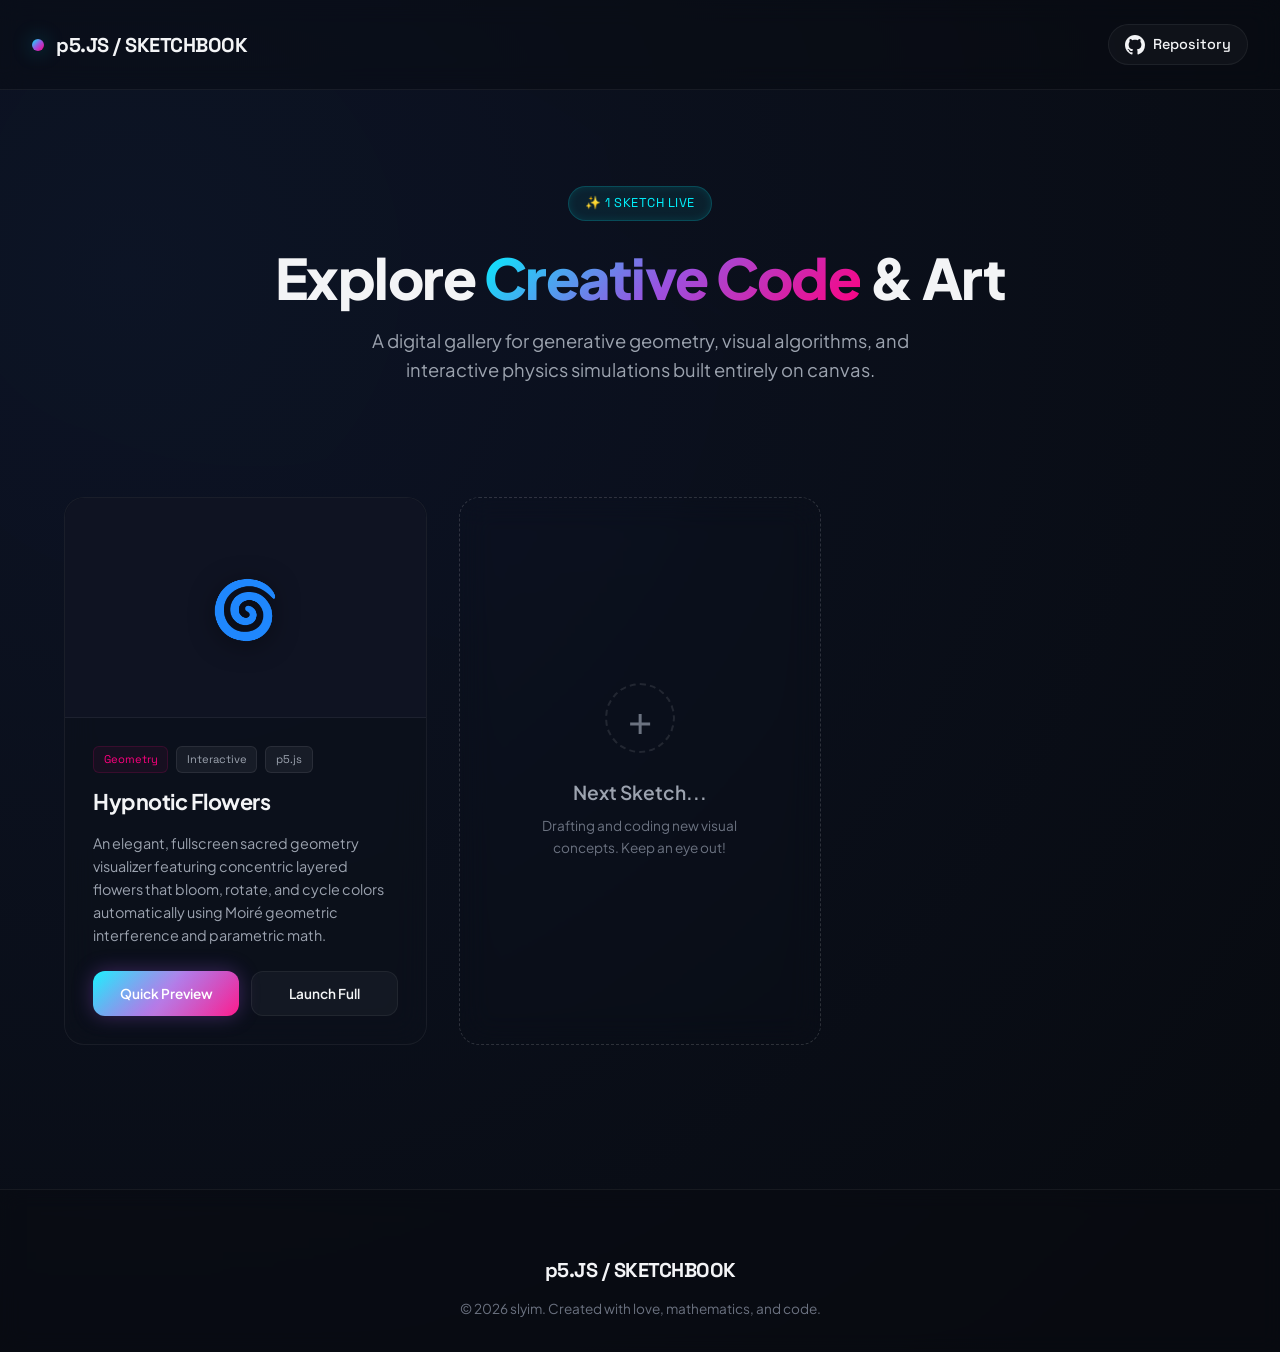
==== index.html @ 9517b8b0 "feat: Add premium dark-neon glassmorphic landing page portal for p5.js sketches" ====
<!DOCTYPE html>
<html lang="en">

<head>
  <meta charset="utf-8" />
  <meta name="viewport" content="width=device-width, initial-scale=1.0">
  
  <!-- SEO Meta Tags -->
  <title>p5.js Sketchbook | Generative Art & Interactive Canvas Gallery</title>
  <meta name="description" content="A curated digital playground showcasing interactive generative art, visual mathematics, and complex geometric animations built using p5.js.">
  <meta name="author" content="slyim">
  
  <!-- Open Graph / Social Sharing -->
  <meta property="og:type" content="website">
  <meta property="og:title" content="p5.js Sketchbook | Generative Art & Interactive Canvas Gallery">
  <meta property="og:description" content="Explore a stunning collection of interactive and generative p5.js sketches.">
  
  <!-- Core styling -->
  <link rel="stylesheet" type="text/css" href="styles.css">
</head>

<body>

  <!-- Header Navigation -->
  <header>
    <div class="logo-section">
      <div class="logo-dot"></div>
      <span class="logo-text">p5.JS / SKETCHBOOK</span>
    </div>
    <a href="https://github.com/slyim/p5js-sketchbook" target="_blank" rel="noopener noreferrer" class="github-link" id="githubRepoLink">
      <svg height="20" width="20" viewBox="0 0 16 16">
        <path d="M8 0C3.58 0 0 3.58 0 8c0 3.54 2.29 6.53 5.47 7.59.4.07.55-.17.55-.38 0-.19-.01-.82-.01-1.49-2.01.37-2.53-.49-2.69-.94-.09-.23-.48-.94-.82-1.13-.28-.15-.68-.52-.01-.53.63-.01 1.08.58 1.23.82.72 1.21 1.87.87 2.33.66.07-.52.28-.87.51-1.07-1.78-.2-3.64-.89-3.64-3.95 0-.87.31-1.59.82-2.15-.08-.2-.36-1.02.08-2.12 0 0 .67-.21 2.2.82.64-.18 1.32-.27 2-.27.68 0 1.36.09 2 .27 1.53-1.04 2.2-.82 2.2-.82.44 1.1.16 1.92.08 2.12.51.56.82 1.27.82 2.15 0 3.07-1.87 3.75-3.65 3.95.29.25.54.73.54 1.48 0 1.07-.01 1.93-.01 2.2 0 .21.15.46.55.38A8.013 8.013 0 0016 8c0-4.42-3.58-8-8-8z"></path>
      </svg>
      <span>Repository</span>
    </a>
  </header>

  <main class="container">
    <!-- Hero / Title -->
    <section class="hero">
      <div class="sketch-badge">
        <span>✨ 1 Sketch Live</span>
      </div>
      <h1>Explore <span class="gradient-text">Creative Code</span> & Art</h1>
      <p>A digital gallery for generative geometry, visual algorithms, and interactive physics simulations built entirely on canvas.</p>
    </section>

    <!-- Sketches Grid Section -->
    <section class="sketches-grid" id="galleryGrid">
      
      <!-- Card: Hypnotic Flowers -->
      <article class="sketch-card" id="cardHypnoticFlowers">
        <div class="sketch-visual">
          <div class="visual-bg-flowers"></div>
          <span class="sketch-icon-overlay">🌀</span>
        </div>
        <div class="sketch-info">
          <div class="sketch-meta">
            <span class="tag accent">Geometry</span>
            <span class="tag">Interactive</span>
            <span class="tag">p5.js</span>
          </div>
          <h2 class="sketch-title">Hypnotic Flowers</h2>
          <p class="sketch-desc">
            An elegant, fullscreen sacred geometry visualizer featuring concentric layered flowers that bloom, rotate, and cycle colors automatically using Moiré geometric interference and parametric math.
          </p>
          <div class="sketch-actions">
            <button class="btn btn-primary btn-preview" data-path="hypnoticflowers/index.html" data-name="Hypnotic Flowers" id="previewBtnHypnotic">
              Quick Preview
            </button>
            <a href="hypnoticflowers/index.html" target="_blank" rel="noopener noreferrer" class="btn btn-secondary" id="launchBtnHypnotic">
              Launch Full
            </a>
          </div>
        </div>
      </article>

      <!-- Card: Coming Soon Placeholder -->
      <article class="sketch-card placeholder" id="cardComingSoon">
        <div class="placeholder-icon">+</div>
        <h3 class="placeholder-title">Next Sketch...</h3>
        <p class="placeholder-desc">Drafting and coding new visual concepts. Keep an eye out!</p>
      </article>

    </section>
  </main>

  <!-- Interactive Quick Preview Modal -->
  <div class="modal-overlay" id="previewModal">
    <div class="modal-container">
      <div class="modal-header">
        <div class="modal-title-group">
          <div class="modal-status-dot"></div>
          <span class="modal-title" id="modalTitle">Sketch Preview</span>
        </div>
        <button class="modal-close-btn" id="closeModalBtn" aria-label="Close Preview modal">×</button>
      </div>
      <div class="modal-body">
        <div class="modal-loading" id="modalLoading">
          <div class="spinner"></div>
          <p style="font-family: var(--font-mono); font-size: 0.85rem; color: var(--color-text-secondary);">Loading sketch environment...</p>
        </div>
        <iframe src="about:blank" class="modal-iframe" id="modalIframe" title="Interactive sketch preview iframe"></iframe>
      </div>
    </div>
  </div>

  <!-- Footer Section -->
  <footer>
    <div class="footer-logo">
      <span class="logo-text">p5.JS / SKETCHBOOK</span>
    </div>
    <p class="footer-copy">&copy; 2026 slyim. Created with love, mathematics, and code.</p>
  </footer>

  <!-- Application Logic -->
  <script src="app.js"></script>
</body>

</html>
---- styles.css ----
/* ==========================================================================
   p5.js Sketchbook Portal Stylesheet
   Design Language: Dark Neon Glassmorphism
   ========================================================================== */

/* --- Google Fonts --- */
@import url('https://fonts.googleapis.com/css2?family=Plus+Jakarta+Sans:wght@300;400;500;600;700;800&family=Space+Grotesk:wght@400;500;700&display=swap');

/* --- Design Tokens --- */
:root {
  --font-sans: 'Plus Jakarta Sans', -apple-system, BlinkMacSystemFont, "Segoe UI", Roboto, sans-serif;
  --font-mono: 'Space Grotesk', monospace;

  /* Colors */
  --bg-base: #080b11;
  --bg-surface: rgba(13, 17, 28, 0.6);
  --bg-surface-hover: rgba(22, 28, 45, 0.7);
  --border-glass: rgba(255, 255, 255, 0.06);
  --border-glass-hover: rgba(255, 255, 255, 0.15);
  
  --color-text-primary: #f3f4f6;
  --color-text-secondary: #9ca3af;
  --color-text-muted: #6b7280;

  /* Accent Neon Glows */
  --accent-cyan: #00f2fe;
  --accent-purple: #9b51e0;
  --accent-magenta: #ff007f;
  
  --glow-cyan: 0 0 20px rgba(0, 242, 254, 0.35);
  --glow-purple: 0 0 20px rgba(155, 81, 224, 0.35);
  --glow-magenta: 0 0 20px rgba(255, 0, 127, 0.35);

  --gradient-neon: linear-gradient(135deg, var(--accent-cyan) 0%, var(--accent-purple) 50%, var(--accent-magenta) 100%);
  --gradient-dark-mesh: radial-gradient(circle at 10% 20%, rgba(13, 20, 38, 0.95) 0%, rgba(8, 11, 17, 1) 90%);
}

/* --- Base Reset & Setup --- */
* {
  box-sizing: border-box;
  margin: 0;
  padding: 0;
}

html {
  scroll-behavior: smooth;
  font-size: 16px;
  background-color: var(--bg-base);
}

body {
  font-family: var(--font-sans);
  color: var(--color-text-primary);
  line-height: 1.6;
  overflow-x: hidden;
  background: var(--gradient-dark-mesh);
  position: relative;
  min-height: 100vh;
}

/* --- Animated Ambient Background Mesh --- */
body::before {
  content: '';
  position: fixed;
  top: -10%;
  left: -10%;
  width: 120%;
  height: 120%;
  z-index: -1;
  background: 
    radial-gradient(circle at 20% 30%, rgba(0, 242, 254, 0.08) 0%, transparent 40%),
    radial-gradient(circle at 80% 70%, rgba(255, 0, 127, 0.06) 0%, transparent 45%),
    radial-gradient(circle at 50% 50%, rgba(155, 81, 224, 0.07) 0%, transparent 50%);
  filter: blur(80px);
  animation: meshDrift 25s ease-in-out infinite alternate;
}

@keyframes meshDrift {
  0% {
    transform: translate(0, 0) scale(1);
  }
  50% {
    transform: translate(-3%, 4%) scale(1.05);
  }
  100% {
    transform: translate(2%, -3%) scale(0.95);
  }
}

/* --- Custom Scrollbar --- */
::-webkit-scrollbar {
  width: 10px;
}
::-webkit-scrollbar-track {
  background: var(--bg-base);
}
::-webkit-scrollbar-thumb {
  background: rgba(255, 255, 255, 0.1);
  border-radius: 10px;
  border: 2px solid var(--bg-base);
}
::-webkit-scrollbar-thumb:hover {
  background: rgba(255, 255, 255, 0.25);
}

/* --- Typography Helpers --- */
.gradient-text {
  background: var(--gradient-neon);
  -webkit-background-clip: text;
  -webkit-text-fill-color: transparent;
  background-clip: text;
}

/* --- Layout Containers --- */
.container {
  max-width: 1200px;
  margin: 0 auto;
  padding: 2rem 1.5rem;
  position: relative;
  z-index: 10;
}

/* --- Header / Navigation --- */
header {
  display: flex;
  justify-content: space-between;
  align-items: center;
  padding: 1.5rem 2rem;
  background: rgba(8, 11, 17, 0.4);
  backdrop-filter: blur(12px);
  -webkit-backdrop-filter: blur(12px);
  border-bottom: 1px solid var(--border-glass);
  position: sticky;
  top: 0;
  z-index: 100;
}

.logo-section {
  display: flex;
  align-items: center;
  gap: 0.75rem;
}

.logo-dot {
  width: 12px;
  height: 12px;
  background: var(--gradient-neon);
  border-radius: 50%;
  box-shadow: var(--glow-cyan);
  animation: pulseGlow 2s infinite ease-in-out;
}

@keyframes pulseGlow {
  0%, 100% { transform: scale(1); box-shadow: var(--glow-cyan); }
  50% { transform: scale(1.3); box-shadow: 0 0 25px rgba(0, 242, 254, 0.6); }
}

.logo-text {
  font-family: var(--font-mono);
  font-weight: 700;
  font-size: 1.25rem;
  letter-spacing: -0.5px;
}

.github-link {
  display: flex;
  align-items: center;
  gap: 0.5rem;
  color: var(--color-text-primary);
  text-decoration: none;
  font-family: var(--font-mono);
  font-weight: 500;
  font-size: 0.9rem;
  padding: 0.5rem 1rem;
  background: rgba(255, 255, 255, 0.03);
  border: 1px solid var(--border-glass);
  border-radius: 9999px;
  transition: all 0.3s cubic-bezier(0.4, 0, 0.2, 1);
}

.github-link:hover {
  background: rgba(255, 255, 255, 0.08);
  border-color: var(--border-glass-hover);
  transform: translateY(-2px);
  box-shadow: 0 4px 12px rgba(0, 0, 0, 0.3);
}

.github-link svg {
  fill: currentColor;
}

/* --- Hero Section --- */
.hero {
  text-align: center;
  padding: 4rem 1.5rem 3rem 1.5rem;
}

.sketch-badge {
  display: inline-flex;
  align-items: center;
  gap: 0.5rem;
  padding: 0.4rem 1rem;
  background: rgba(0, 242, 254, 0.08);
  border: 1px solid rgba(0, 242, 254, 0.2);
  border-radius: 9999px;
  font-family: var(--font-mono);
  font-size: 0.8rem;
  color: var(--accent-cyan);
  margin-bottom: 1.5rem;
  box-shadow: inset 0 0 8px rgba(0, 242, 254, 0.1);
  letter-spacing: 0.5px;
  text-transform: uppercase;
}

.hero h1 {
  font-size: 3.5rem;
  font-weight: 800;
  line-height: 1.15;
  letter-spacing: -1.5px;
  margin-bottom: 1rem;
}

.hero p {
  font-size: 1.15rem;
  color: var(--color-text-secondary);
  max-width: 600px;
  margin: 0 auto 2rem auto;
  font-weight: 400;
}

/* --- Sketches Grid --- */
.sketches-grid {
  display: grid;
  grid-template-columns: repeat(auto-fill, minmax(360px, 1fr));
  gap: 2rem;
  padding: 2rem 0;
}

/* --- Card Styles (Glassmorphism) --- */
.sketch-card {
  background: var(--bg-surface);
  backdrop-filter: blur(16px);
  -webkit-backdrop-filter: blur(16px);
  border: 1px solid var(--border-glass);
  border-radius: 20px;
  overflow: hidden;
  transition: all 0.4s cubic-bezier(0.16, 1, 0.3, 1);
  position: relative;
  display: flex;
  flex-direction: column;
}

.sketch-card::before {
  content: '';
  position: absolute;
  top: 0;
  left: 0;
  width: 100%;
  height: 100%;
  border-radius: 20px;
  background: radial-gradient(800px circle at var(--mouse-x, 0) var(--mouse-y, 0), rgba(255, 255, 255, 0.05), transparent 40%);
  z-index: 1;
  pointer-events: none;
  opacity: 0;
  transition: opacity 0.5s;
}

.sketch-card:hover::before {
  opacity: 1;
}

.sketch-card:hover {
  transform: translateY(-8px);
  border-color: var(--border-glass-hover);
  box-shadow: 
    0 15px 35px rgba(0, 0, 0, 0.4),
    0 0 30px rgba(155, 81, 224, 0.05);
}

/* Visual Canvas Placeholder / Visual Preview Container */
.sketch-visual {
  width: 100%;
  height: 220px;
  background: #0f1322;
  position: relative;
  overflow: hidden;
  display: flex;
  justify-content: center;
  align-items: center;
  border-bottom: 1px solid var(--border-glass);
}

/* Animated visual background inside the card using CSS gradients */
.visual-bg-flowers {
  position: absolute;
  width: 130%;
  height: 130%;
  background: 
    radial-gradient(circle at center, rgba(155, 81, 224, 0.12) 0%, transparent 60%),
    repeating-concentric-circle-gradient(circle, transparent, transparent 10px, rgba(0, 242, 254, 0.03) 10px, rgba(0, 242, 254, 0.03) 12px),
    repeating-concentric-circle-gradient(circle, transparent, transparent 15px, rgba(255, 0, 127, 0.02) 15px, rgba(255, 0, 127, 0.02) 17px);
  animation: spinner 35s linear infinite;
  z-index: 0;
}

@keyframes spinner {
  to { transform: rotate(360deg); }
}

.sketch-icon-overlay {
  position: relative;
  z-index: 2;
  font-size: 3.5rem;
  filter: drop-shadow(0 4px 12px rgba(0,0,0,0.5));
  animation: float 4s ease-in-out infinite;
}

@keyframes float {
  0%, 100% { transform: translateY(0); }
  50% { transform: translateY(-8px); }
}

/* Card Content Info */
.sketch-info {
  padding: 1.75rem;
  display: flex;
  flex-direction: column;
  flex-grow: 1;
  position: relative;
  z-index: 2;
}

.sketch-meta {
  display: flex;
  gap: 0.5rem;
  margin-bottom: 0.75rem;
}

.tag {
  font-family: var(--font-mono);
  font-size: 0.7rem;
  padding: 0.25rem 0.6rem;
  background: rgba(255, 255, 255, 0.05);
  border: 1px solid rgba(255, 255, 255, 0.08);
  border-radius: 6px;
  color: var(--color-text-secondary);
}

.tag.accent {
  color: var(--accent-magenta);
  background: rgba(255, 0, 127, 0.05);
  border-color: rgba(255, 0, 127, 0.15);
}

.sketch-title {
  font-size: 1.35rem;
  font-weight: 700;
  margin-bottom: 0.75rem;
  letter-spacing: -0.5px;
}

.sketch-desc {
  font-size: 0.9rem;
  color: var(--color-text-secondary);
  margin-bottom: 1.5rem;
  flex-grow: 1;
}

.sketch-actions {
  display: grid;
  grid-template-columns: 1fr 1fr;
  gap: 0.75rem;
  margin-top: auto;
}

/* --- Custom Premium Buttons --- */
.btn {
  font-family: var(--font-sans);
  font-size: 0.85rem;
  font-weight: 600;
  padding: 0.65rem 1rem;
  border-radius: 12px;
  cursor: pointer;
  transition: all 0.3s cubic-bezier(0.16, 1, 0.3, 1);
  display: inline-flex;
  align-items: center;
  justify-content: center;
  gap: 0.5rem;
  text-decoration: none;
  border: none;
}

.btn-primary {
  background: var(--gradient-neon);
  color: #fff;
  box-shadow: var(--glow-purple);
  position: relative;
  overflow: hidden;
}

.btn-primary::after {
  content: '';
  position: absolute;
  top: 0;
  left: -50%;
  width: 200%;
  height: 100%;
  background: linear-gradient(to right, transparent, rgba(255,255,255,0.25), transparent);
  transform: skewX(-30deg);
  transition: 0.75s;
  pointer-events: none;
}

.btn-primary:hover::after {
  left: 120%;
}

.btn-primary:hover {
  transform: translateY(-2px);
  box-shadow: 0 0 30px rgba(155, 81, 224, 0.6), 0 0 10px rgba(0, 242, 254, 0.4);
}

.btn-secondary {
  background: rgba(255, 255, 255, 0.04);
  color: var(--color-text-primary);
  border: 1px solid var(--border-glass);
}

.btn-secondary:hover {
  background: rgba(255, 255, 255, 0.08);
  border-color: var(--border-glass-hover);
  transform: translateY(-2px);
}

/* --- Placeholder Card Styling --- */
.sketch-card.placeholder {
  border-style: dashed;
  border-color: rgba(255, 255, 255, 0.15);
  background: transparent;
  justify-content: center;
  align-items: center;
  padding: 3rem 2rem;
  text-align: center;
  min-height: 420px;
}

.sketch-card.placeholder:hover {
  border-color: var(--accent-cyan);
  box-shadow: 0 0 25px rgba(0, 242, 254, 0.08);
  background: rgba(0, 242, 254, 0.01);
}

.placeholder-icon {
  font-size: 2.5rem;
  color: var(--color-text-muted);
  margin-bottom: 1.5rem;
  border: 2px dashed rgba(255, 255, 255, 0.1);
  width: 70px;
  height: 70px;
  display: flex;
  align-items: center;
  justify-content: center;
  border-radius: 50%;
  transition: all 0.3s;
}

.sketch-card.placeholder:hover .placeholder-icon {
  border-color: var(--accent-cyan);
  color: var(--accent-cyan);
  transform: rotate(90deg);
}

.placeholder-title {
  font-size: 1.2rem;
  font-weight: 600;
  margin-bottom: 0.5rem;
  color: var(--color-text-secondary);
}

.placeholder-desc {
  font-size: 0.85rem;
  color: var(--color-text-muted);
  max-width: 250px;
  margin: 0 auto;
}

/* --- Quick Preview Modal --- */
.modal-overlay {
  position: fixed;
  top: 0;
  left: 0;
  width: 100%;
  height: 100%;
  background: rgba(4, 6, 10, 0.85);
  backdrop-filter: blur(20px);
  -webkit-backdrop-filter: blur(20px);
  z-index: 1000;
  display: flex;
  align-items: center;
  justify-content: center;
  opacity: 0;
  pointer-events: none;
  transition: opacity 0.4s ease;
  padding: 1.5rem;
}

.modal-overlay.active {
  opacity: 1;
  pointer-events: all;
}

.modal-container {
  background: rgba(13, 17, 28, 0.85);
  border: 1px solid var(--border-glass-hover);
  width: 100%;
  max-width: 1000px;
  height: 80vh;
  border-radius: 24px;
  overflow: hidden;
  box-shadow: 0 30px 60px rgba(0, 0, 0, 0.6), 0 0 50px rgba(0, 242, 254, 0.1);
  display: flex;
  flex-direction: column;
  transform: scale(0.95) translateY(20px);
  transition: transform 0.4s cubic-bezier(0.16, 1, 0.3, 1);
  position: relative;
}

.modal-overlay.active .modal-container {
  transform: scale(1) translateY(0);
}

/* Modal Header */
.modal-header {
  padding: 1rem 1.5rem;
  border-bottom: 1px solid var(--border-glass);
  display: flex;
  justify-content: space-between;
  align-items: center;
  background: rgba(8, 11, 17, 0.5);
}

.modal-title-group {
  display: flex;
  align-items: center;
  gap: 0.75rem;
}

.modal-status-dot {
  width: 8px;
  height: 8px;
  background: #10b981;
  border-radius: 50%;
  box-shadow: 0 0 10px #10b981;
  animation: pulseGreen 1.5s infinite;
}

@keyframes pulseGreen {
  0%, 100% { opacity: 1; }
  50% { opacity: 0.4; }
}

.modal-title {
  font-family: var(--font-sans);
  font-weight: 700;
  font-size: 1.15rem;
  letter-spacing: -0.3px;
}

.modal-close-btn {
  background: rgba(255, 255, 255, 0.05);
  border: 1px solid var(--border-glass);
  width: 36px;
  height: 36px;
  border-radius: 50%;
  color: var(--color-text-primary);
  display: flex;
  align-items: center;
  justify-content: center;
  cursor: pointer;
  transition: all 0.2s;
}

.modal-close-btn:hover {
  background: rgba(255, 0, 127, 0.15);
  border-color: rgba(255, 0, 127, 0.3);
  color: var(--accent-magenta);
  transform: rotate(90deg);
}

/* Modal Content Area */
.modal-body {
  flex-grow: 1;
  background: #000;
  position: relative;
}

.modal-iframe {
  width: 100%;
  height: 100%;
  border: none;
  background: #000;
}

.modal-loading {
  position: absolute;
  top: 0;
  left: 0;
  width: 100%;
  height: 100%;
  background: rgba(8, 11, 17, 0.95);
  display: flex;
  flex-direction: column;
  align-items: center;
  justify-content: center;
  z-index: 10;
  gap: 1rem;
  transition: opacity 0.3s ease;
  pointer-events: none;
}

.spinner {
  width: 40px;
  height: 40px;
  border: 3px solid rgba(0, 242, 254, 0.1);
  border-top-color: var(--accent-cyan);
  border-radius: 50%;
  animation: spinner 0.8s linear infinite;
}

/* --- Footer --- */
footer {
  text-align: center;
  padding: 4rem 1.5rem 2rem 1.5rem;
  border-top: 1px solid var(--border-glass);
  margin-top: 5rem;
  background: rgba(8, 11, 17, 0.5);
  backdrop-filter: blur(10px);
  -webkit-backdrop-filter: blur(10px);
}

.footer-logo {
  display: inline-flex;
  align-items: center;
  gap: 0.5rem;
  font-family: var(--font-mono);
  font-weight: 700;
  font-size: 1.1rem;
  margin-bottom: 0.75rem;
}

.footer-copy {
  font-size: 0.85rem;
  color: var(--color-text-muted);
}

/* --- Responsive Adjustments --- */
@media (max-width: 768px) {
  .hero h1 {
    font-size: 2.5rem;
  }
  .sketches-grid {
    grid-template-columns: 1fr;
  }
  .modal-container {
    height: 90vh;
  }
  .sketch-actions {
    grid-template-columns: 1fr;
  }
  header {
    padding: 1rem 1.5rem;
  }
}
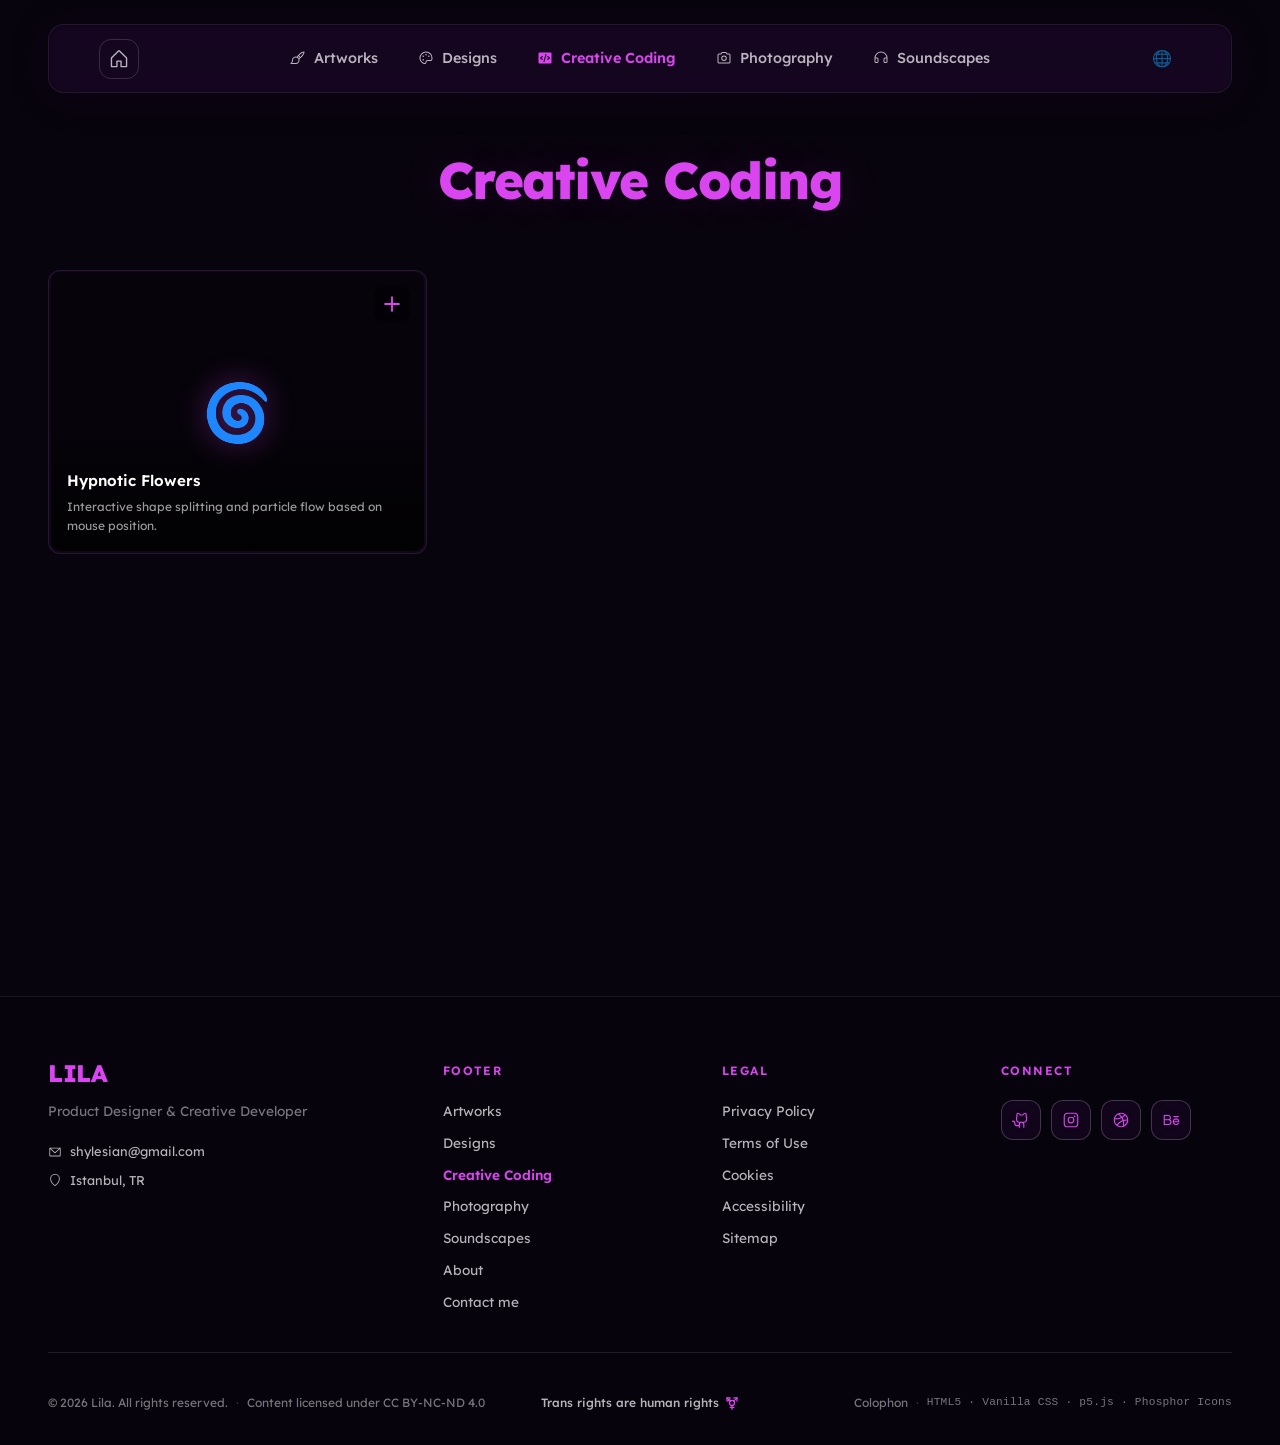
==== commit 284d0d7e: "feat: Align portal designs with zelva.design style and remove placeholders" ====
--- a/index.html
+++ b/index.html
@@ -5,115 +5,256 @@
   <meta charset="utf-8" />
   <meta name="viewport" content="width=device-width, initial-scale=1.0">
   
-  <!-- SEO Meta Tags -->
-  <title>p5.js Sketchbook | Generative Art & Interactive Canvas Gallery</title>
-  <meta name="description" content="A curated digital playground showcasing interactive generative art, visual mathematics, and complex geometric animations built using p5.js.">
-  <meta name="author" content="slyim">
+  <!-- SEO & Social Meta Tags -->
+  <title>Creative Coding — Lila</title>
+  <meta name="description" content="Generative art and creative coding experiments — where code becomes canvas and algorithms create beauty.">
+  <meta property="og:type" content="website">
+  <meta property="og:site_name" content="Lila Portfolio">
+  <meta property="og:title" content="Creative Coding — Lila">
+  <meta property="og:description" content="Generative art and creative coding experiments — where code becomes canvas and algorithms create beauty.">
   
-  <!-- Open Graph / Social Sharing -->
-  <meta property="og:type" content="website">
-  <meta property="og:title" content="p5.js Sketchbook | Generative Art & Interactive Canvas Gallery">
-  <meta property="og:description" content="Explore a stunning collection of interactive and generative p5.js sketches.">
-  
-  <!-- Core styling -->
+  <!-- Core Design CSS System -->
   <link rel="stylesheet" type="text/css" href="styles.css">
 </head>
 
 <body>
 
-  <!-- Header Navigation -->
-  <header>
-    <div class="logo-section">
-      <div class="logo-dot"></div>
-      <span class="logo-text">p5.JS / SKETCHBOOK</span>
-    </div>
-    <a href="https://github.com/slyim/p5js-sketchbook" target="_blank" rel="noopener noreferrer" class="github-link" id="githubRepoLink">
-      <svg height="20" width="20" viewBox="0 0 16 16">
-        <path d="M8 0C3.58 0 0 3.58 0 8c0 3.54 2.29 6.53 5.47 7.59.4.07.55-.17.55-.38 0-.19-.01-.82-.01-1.49-2.01.37-2.53-.49-2.69-.94-.09-.23-.48-.94-.82-1.13-.28-.15-.68-.52-.01-.53.63-.01 1.08.58 1.23.82.72 1.21 1.87.87 2.33.66.07-.52.28-.87.51-1.07-1.78-.2-3.64-.89-3.64-3.95 0-.87.31-1.59.82-2.15-.08-.2-.36-1.02.08-2.12 0 0 .67-.21 2.2.82.64-.18 1.32-.27 2-.27.68 0 1.36.09 2 .27 1.53-1.04 2.2-.82 2.2-.82.44 1.1.16 1.92.08 2.12.51.56.82 1.27.82 2.15 0 3.07-1.87 3.75-3.65 3.95.29.25.54.73.54 1.48 0 1.07-.01 1.93-.01 2.2 0 .21.15.46.55.38A8.013 8.013 0 0016 8c0-4.42-3.58-8-8-8z"></path>
-      </svg>
-      <span>Repository</span>
-    </a>
-  </header>
-
-  <main class="container">
-    <!-- Hero / Title -->
-    <section class="hero">
-      <div class="sketch-badge">
-        <span>✨ 1 Sketch Live</span>
-      </div>
-      <h1>Explore <span class="gradient-text">Creative Code</span> & Art</h1>
-      <p>A digital gallery for generative geometry, visual algorithms, and interactive physics simulations built entirely on canvas.</p>
-    </section>
-
-    <!-- Sketches Grid Section -->
-    <section class="sketches-grid" id="galleryGrid">
-      
-      <!-- Card: Hypnotic Flowers -->
-      <article class="sketch-card" id="cardHypnoticFlowers">
-        <div class="sketch-visual">
-          <div class="visual-bg-flowers"></div>
-          <span class="sketch-icon-overlay">🌀</span>
-        </div>
-        <div class="sketch-info">
-          <div class="sketch-meta">
-            <span class="tag accent">Geometry</span>
-            <span class="tag">Interactive</span>
-            <span class="tag">p5.js</span>
+  <!-- Translucent Floating Navbar -->
+  <nav class="navbar" aria-label="Main navigation">
+    <div class="nav-container">
+      <div class="nav-border" aria-hidden="true"></div>
+      <div class="nav-inner">
+        <!-- Logo -->
+        <a href="/" class="nav-logo" aria-label="Go to home page" id="navHomeLink">
+          <svg xmlns="http://www.w3.org/2000/svg" viewBox="0 0 256 256" width="22" height="22" fill="currentColor">
+            <g><path d="M219.31,108.68l-80-80a16,16,0,0,0-22.62,0l-80,80A15.87,15.87,0,0,0,32,120v96a8,8,0,0,0,8,8h64a8,8,0,0,0,8-8V160h32v56a8,8,0,0,0,8,8h64a8,8,0,0,0,8-8V120A15.87,15.87,0,0,0,219.31,108.68ZM208,208H160V152a8,8,0,0,0-8-8H104a8,8,0,0,0-8,8v56H48V120l80-80,80,80Z"></path></g>
+          </svg>
+        </a>
+        
+        <!-- Navigation Links -->
+        <div class="nav-links" role="list">
+          <a href="/artworks" class="nav-link" role="listitem" aria-label="Artworks page" id="navArtworks">
+            <svg xmlns="http://www.w3.org/2000/svg" viewBox="0 0 256 256" width="16" height="16" fill="currentColor">
+              <g><path d="M232,32a8,8,0,0,0-8-8c-44.08,0-89.31,49.71-114.43,82.63A60,60,0,0,0,32,164c0,30.88-19.54,44.73-20.47,45.37A8,8,0,0,0,16,224H92a60,60,0,0,0,57.37-77.57C182.3,121.31,232,76.08,232,32ZM92,208H34.63C41.38,198.41,48,183.92,48,164a44,44,0,1,1,44,44Zm32.42-94.45q5.14-6.66,10.09-12.55A76.23,76.23,0,0,1,155,121.49q-5.9,4.94-12.55,10.09A60.54,60.54,0,0,0,124.42,113.55Zm42.7-2.68a92.57,92.57,0,0,0-22-22c31.78-34.53,55.75-45,69.9-47.91C212.17,55.12,201.65,79.09,167.12,110.87Z"></path></g>
+            </svg>
+            <span>Artworks</span>
+          </a>
+          <a href="/designs" class="nav-link" role="listitem" aria-label="Designs page" id="navDesigns">
+            <svg xmlns="http://www.w3.org/2000/svg" viewBox="0 0 256 256" width="16" height="16" fill="currentColor">
+              <g><path d="M200.77,53.89A103.27,103.27,0,0,0,128,24h-1.07A104,104,0,0,0,24,128c0,43,26.58,79.06,69.36,94.17A32,32,0,0,0,136,192a16,16,0,0,1,16-16h46.21a31.81,31.81,0,0,0,31.2-24.88,104.43,104.43,0,0,0,2.59-24A103.28,103.28,0,0,0,200.77,53.89Zm13,93.71A15.89,15.89,0,0,1,198.21,160H152a32,32,0,0,0-32,32,16,16,0,0,1-21.31,15.07C62.49,194.3,40,164,40,128a88,88,0,0,1,87.09-88h.9a88.35,88.35,0,0,1,88,87.25A88.86,88.86,0,0,1,213.81,147.6ZM140,76a12,12,0,1,1-12-12A12,12,0,0,1,140,76ZM96,100A12,12,0,1,1,84,88,12,12,0,0,1,96,100Zm0,56a12,12,0,1,1-12-12A12,12,0,0,1,96,156Zm88-56a12,12,0,1,1-12-12A12,12,0,0,1,184,100Z"></path></g>
+            </svg>
+            <span>Designs</span>
+          </a>
+          <a href="/creative-coding" class="nav-link active" role="listitem" aria-label="Creative Coding page" id="navCreative">
+            <svg xmlns="http://www.w3.org/2000/svg" viewBox="0 0 256 256" width="16" height="16" fill="currentColor">
+              <g><path d="M216,40H40A16,16,0,0,0,24,56V200a16,16,0,0,0,16,16H216a16,16,0,0,0,16-16V56A16,16,0,0,0,216,40ZM92.8,145.6a8,8,0,1,1-9.6,12.8l-32-24a8,8,0,0,1,0-12.8l32-24a8,8,0,0,1,9.6,12.8L69.33,128Zm58.89-71.4-32,112a8,8,0,1,1-15.38-4.4l32-112a8,8,0,0,1,15.38,4.4Zm53.11,60.2-32,24a8,8,0,0,1-9.6-12.8L186.67,128,163.2,110.4a8,8,0,1,1,9.6-12.8l32,24a8,8,0,0,1,0,12.8Z"></path></g>
+            </svg>
+            <span>Creative Coding</span>
+          </a>
+          <a href="/photography" class="nav-link" role="listitem" aria-label="Photography page" id="navPhotography">
+            <svg xmlns="http://www.w3.org/2000/svg" viewBox="0 0 256 256" width="16" height="16" fill="currentColor">
+              <g><path d="M208,56H180.28L166.65,35.56A8,8,0,0,0,160,32H96a8,8,0,0,0-6.65,3.56L75.71,56H48A24,24,0,0,0,24,80V192a24,24,0,0,0,24,24H208a24,24,0,0,0,24-24V80A24,24,0,0,0,208,56Zm8,136a8,8,0,0,1-8,8H48a8,8,0,0,1-8-8V80a8,8,0,0,1,8-8H80a8,8,0,0,0,6.66-3.56L100.28,48h55.43l13.63,20.44A8,8,0,0,0,176,72h32a8,8,0,0,1,8,8ZM128,88a44,44,0,1,0,44,44A44.05,44.05,0,0,0,128,88Zm0,72a28,28,0,1,1,28-28A28,28,0,0,1,128,160Z"></path></g>
+            </svg>
+            <span>Photography</span>
+          </a>
+          <a href="/soundscapes" class="nav-link" role="listitem" aria-label="Soundscapes page" id="navSoundscapes">
+            <svg xmlns="http://www.w3.org/2000/svg" viewBox="0 0 256 256" width="16" height="16" fill="currentColor">
+              <g><path d="M201.89,54.66A103.43,103.43,0,0,0,128.79,24H128A104,104,0,0,0,24,128v56a24,24,0,0,0,24,24H64a24,24,0,0,0,24-24V144a24,24,0,0,0-24-24H40.36A88,88,0,0,1,128,40h.67a87.71,87.71,0,0,1,87,80H192a24,24,0,0,0-24,24v40a24,24,0,0,0,24,24h16a24,24,0,0,0,24-24V128A103.41,103.41,0,0,0,201.89,54.66ZM64,136a8,8,0,0,1,8,8v40a8,8,0,0,1-8,8H48a8,8,0,0,1-8-8V136Zm152,48a8,8,0,0,1-8,8H192a8,8,0,0,1-8-8V144a8,8,0,0,1,8-8h24Z"></path></g>
+            </svg>
+            <span>Soundscapes</span>
+          </a>
+        </div>
+        
+        <!-- Empty globe visual context spacer -->
+        <div style="width: 40px; height: 40px; display: flex; justify-content: center; align-items: center; opacity: 0.5;">🌐</div>
+      </div>
+    </div>
+  </nav>
+
+  <!-- Page Main Section -->
+  <main class="page-section" id="main-content">
+    <div class="page-inner">
+      <!-- Page Title -->
+      <h1 class="page-title">Creative Coding</h1>
+
+      <!-- Code Showcase Grid (Exclusively my sketches, no coming soon placeholders) -->
+      <div class="code-grid" id="creativeGrid">
+        
+        <!-- Sketch Card: Hypnotic Flowers -->
+        <div class="code-card" data-path="hypnoticflowers/index.html" data-name="Hypnotic Flowers" data-desc="Interactive sacred geometry animation featuring Moire geometric interference and multi-harmonic rotations." id="cardHypnoticFlowers">
+          <div class="card-border"></div>
+          <div class="card-inner">
+            <!-- Click Indicator Icon -->
+            <div class="click-indicator">
+              <svg xmlns="http://www.w3.org/2000/svg" viewBox="0 0 256 256" width="20" height="20" fill="currentColor">
+                <g><path d="M228,128a12,12,0,0,1-12,12H140v76a12,12,0,0,1-24,0V140H40a12,12,0,0,1,0-24h76V40a12,12,0,0,1,24,0v76h76A12,12,0,0,1,228,128Z"></path></g>
+              </svg>
+            </div>
+            
+            <!-- Canvas Visual Preview -->
+            <div class="code-canvas-preview">
+              <div class="visual-bg-flowers"></div>
+              <span class="sketch-icon-overlay">🌀</span>
+            </div>
+            
+            <!-- Text Info overlay -->
+            <div class="code-info">
+              <span class="code-title">Hypnotic Flowers</span>
+              <span class="code-desc">Interactive shape splitting and particle flow based on mouse position.</span>
+            </div>
           </div>
-          <h2 class="sketch-title">Hypnotic Flowers</h2>
-          <p class="sketch-desc">
-            An elegant, fullscreen sacred geometry visualizer featuring concentric layered flowers that bloom, rotate, and cycle colors automatically using Moiré geometric interference and parametric math.
-          </p>
-          <div class="sketch-actions">
-            <button class="btn btn-primary btn-preview" data-path="hypnoticflowers/index.html" data-name="Hypnotic Flowers" id="previewBtnHypnotic">
-              Quick Preview
-            </button>
-            <a href="hypnoticflowers/index.html" target="_blank" rel="noopener noreferrer" class="btn btn-secondary" id="launchBtnHypnotic">
-              Launch Full
-            </a>
-          </div>
-        </div>
-      </article>
-
-      <!-- Card: Coming Soon Placeholder -->
-      <article class="sketch-card placeholder" id="cardComingSoon">
-        <div class="placeholder-icon">+</div>
-        <h3 class="placeholder-title">Next Sketch...</h3>
-        <p class="placeholder-desc">Drafting and coding new visual concepts. Keep an eye out!</p>
-      </article>
-
-    </section>
+        </div>
+
+      </div>
+    </div>
   </main>
 
-  <!-- Interactive Quick Preview Modal -->
+  <!-- Quick Preview Modal (zelva.design style) -->
   <div class="modal-overlay" id="previewModal">
-    <div class="modal-container">
-      <div class="modal-header">
-        <div class="modal-title-group">
-          <div class="modal-status-dot"></div>
-          <span class="modal-title" id="modalTitle">Sketch Preview</span>
-        </div>
-        <button class="modal-close-btn" id="closeModalBtn" aria-label="Close Preview modal">×</button>
-      </div>
-      <div class="modal-body">
+    <div class="modal-content">
+      <!-- Close Button -->
+      <button class="modal-close" id="closeModalBtn" aria-label="Close modal">×</button>
+      
+      <!-- Sketch Canvas Wrap -->
+      <div class="modal-canvas-wrap">
         <div class="modal-loading" id="modalLoading">
           <div class="spinner"></div>
-          <p style="font-family: var(--font-mono); font-size: 0.85rem; color: var(--color-text-secondary);">Loading sketch environment...</p>
-        </div>
-        <iframe src="about:blank" class="modal-iframe" id="modalIframe" title="Interactive sketch preview iframe"></iframe>
+          <p style="font-family: var(--font-sans); font-size: 0.8rem; color: var(--text-muted);">Initializing creative coding environment...</p>
+        </div>
+        <iframe src="about:blank" class="modal-iframe" id="modalIframe" title="Interactive sketch preview"></iframe>
+      </div>
+      
+      <!-- Info Footer -->
+      <div class="modal-info">
+        <div class="modal-title-group">
+          <h2 class="modal-title" id="modalTitle">Hypnotic Flowers</h2>
+          <p class="modal-desc" id="modalDesc">Interactive sacred geometry animation featuring Moire geometric interference and multi-harmonic rotations.</p>
+        </div>
+        <!-- Direct Launch Link -->
+        <a href="hypnoticflowers/index.html" target="_blank" rel="noopener noreferrer" class="modal-launch-link" id="modalLaunchLink">
+          <span>Launch Full</span>
+          <svg xmlns="http://www.w3.org/2000/svg" viewBox="0 0 256 256" width="14" height="14" fill="currentColor">
+            <g><path d="M224,104V32a8,8,0,0,0-8-8H144a8,8,0,0,0,0,16h52.69L108.68,128.69a8,8,0,0,0,11.31,11.31L208,51.31V104a8,8,0,0,0,16,0ZM184,136a8,8,0,0,0-8,8v64H40V72h64a8,8,0,0,0,0-16H32a8,8,0,0,0-8,8V216a8,8,0,0,0,8,8H184a8,8,0,0,0,8-8V144A8,8,0,0,0,184,136Z"></path></g>
+          </svg>
+        </a>
       </div>
     </div>
   </div>
 
-  <!-- Footer Section -->
-  <footer>
-    <div class="footer-logo">
-      <span class="logo-text">p5.JS / SKETCHBOOK</span>
-    </div>
-    <p class="footer-copy">&copy; 2026 slyim. Created with love, mathematics, and code.</p>
+  <!-- Four-Column Site Footer (zelva.design) -->
+  <footer id="footer" class="site-footer" aria-label="Site footer">
+    <div class="footer-inner">
+      <div class="footer-grid">
+        <!-- Col 1: Brand Info -->
+        <div class="footer-col">
+          <h3 class="col-title">LILA</h3>
+          <p class="col-desc">Product Designer & Creative Developer</p>
+          <div class="contact-items">
+            <a href="mailto:shylesian@gmail.com" class="contact-item">
+              <svg xmlns="http://www.w3.org/2000/svg" viewBox="0 0 256 256" width="14" height="14" fill="currentColor">
+                <g><path d="M224,48H32a8,8,0,0,0-8,8V192a16,16,0,0,0,16,16H216a16,16,0,0,0,16-16V56A8,8,0,0,0,224,48ZM203.43,64,128,133.15,52.57,64ZM216,192H40V74.19l82.59,75.71a8,8,0,0,0,10.82,0L216,74.19V192Z"></path></g>
+              </svg>
+              <span>shylesian@gmail.com</span>
+            </a>
+            <span class="contact-item">
+              <svg xmlns="http://www.w3.org/2000/svg" viewBox="0 0 256 256" width="14" height="14" fill="currentColor">
+                <g><path d="M128,16a88.1,88.1,0,0,0-88,88c0,31.4,14.51,64.68,42,96.25a254.19,254.19,0,0,0,41.45,38.3,8,8,0,0,0,9.18,0A254.19,254.19,0,0,0,174,200.25c27.45-31.57,42-64.85,42-96.25A88.1,88.1,0,0,0,128,16Zm0,206c-16.53-13-72-60.75-72-118a72,72,0,0,1,144,0C200,161.23,144.53,209,128,222Z"></path></g>
+              </svg>
+              <span>Istanbul, TR</span>
+            </span>
+          </div>
+        </div>
+        
+        <!-- Col 2: Footer Links -->
+        <div class="footer-col">
+          <h4 class="col-heading">Footer</h4>
+          <nav class="col-links" aria-label="Footer navigation">
+            <a href="/artworks" class="col-link">Artworks</a>
+            <a href="/designs" class="col-link">Designs</a>
+            <a href="/creative-coding" class="col-link" style="color: var(--accent-color); font-weight:600;">Creative Coding</a>
+            <a href="/photography" class="col-link">Photography</a>
+            <a href="/soundscapes" class="col-link">Soundscapes</a>
+            <a href="/about" class="col-link">About</a>
+            <a href="/#contact" class="col-link">Contact me</a>
+          </nav>
+        </div>
+        
+        <!-- Col 3: Legal links -->
+        <div class="footer-col">
+          <h4 class="col-heading">Legal</h4>
+          <nav class="col-links" aria-label="Legal links">
+            <a href="/privacy" class="col-link">Privacy Policy</a>
+            <a href="/terms" class="col-link">Terms of Use</a>
+            <a href="/cookies" class="col-link">Cookies</a>
+            <a href="/accessibility" class="col-link">Accessibility</a>
+            <a href="/sitemap" class="col-link">Sitemap</a>
+          </nav>
+        </div>
+        
+        <!-- Col 4: Connect Links -->
+        <div class="footer-col">
+          <h4 class="col-heading">Connect</h4>
+          <div class="social-grid">
+            <a href="https://github.com/slyim" target="_blank" rel="noopener noreferrer" class="social-btn" aria-label="GitHub">
+              <svg xmlns="http://www.w3.org/2000/svg" viewBox="0 0 256 256" width="18" height="18" fill="currentColor">
+                <g><path d="M208.3,75.68A59.74,59.74,0,0,0,202.93,28,8,8,0,0,0,196,24a59.75,59.75,0,0,0-48,24H124A59.75,59.75,0,0,0,76,24a8,8,0,0,0-6.93,4,59.78,59.78,0,0,0-5.38,47.68A58.14,58.14,0,0,0,56,104v8a56.06,56.06,0,0,0,48.44,55.47A39.8,39.8,0,0,0,96,192v8H72a24,24,0,0,1-24-24A40,40,0,0,0,8,136a8,8,0,0,0,0,16,24,24,0,0,1,24,24,40,40,0,0,0,40,40H96v16a8,8,0,0,0,16,0V192a24,24,0,0,1,48,0v40a8,8,0,0,0,16,0V192a39.8,39.8,0,0,0-8.44-24.53A56.06,56.06,0,0,0,216,112v-8A58,58,0,0,0,208.3,75.68ZM200,112a40,40,0,0,1-40,40H112a40,40,0,0,1-40-40v-8a41.74,41.74,0,0,1,6.9-22.48A8,8,0,0,0,80,73.83a43.81,43.81,0,0,1,.79-33.58,43.88,43.88,0,0,1,32.32,20.06A8,8,0,0,0,119.82,64h32.35a8,8,0,0,0,6.74-3.69,43.87,43.87,0,0,1,32.32-20.06A43.87,43.87,0,0,1,192,73.83a8.09,8.09,0,0,0,1,7.65A41.76,41.76,0,0,1,200,104Z"></path></g>
+              </svg>
+            </a>
+            <a href="https://www.instagram.com/violilygirl/" target="_blank" rel="noopener noreferrer" class="social-btn" aria-label="Instagram">
+              <svg xmlns="http://www.w3.org/2000/svg" viewBox="0 0 256 256" width="18" height="18" fill="currentColor">
+                <g><path d="M176,24H80A56.06,56.06,0,0,0,24,80v96a56.06,56.06,0,0,0,56,56h96a56.06,56.06,0,0,0,56-56V80A56.06,56.06,0,0,0,176,24Zm40,152a40,40,0,0,1-40,40H80a40,40,0,0,1-40-40V80A40,40,0,0,1,80,40h96a40,40,0,0,1,40,40ZM128,80a48,48,0,1,0,48,48A48.05,48.05,0,0,0,128,80Zm0,80a32,32,0,1,1,32-32A32,32,0,0,1,128,160Zm64-84a12,12,0,1,1-12-12A12,12,0,0,1,192,76Z"></path></g>
+              </svg>
+            </a>
+            <a href="https://dribbble.com/Shylesiana" target="_blank" rel="noopener noreferrer" class="social-btn" aria-label="Dribbble">
+              <svg xmlns="http://www.w3.org/2000/svg" viewBox="0 0 256 256" width="18" height="18" fill="currentColor">
+                <g><path d="M128,24A104,104,0,1,0,232,128,104.11,104.11,0,0,0,128,24Zm87.65,96.18Q211.83,120,208,120a168.58,168.58,0,0,0-43.94,5.84A166.52,166.52,0,0,0,150.61,96a168.32,168.32,0,0,0,38.2-31.55A87.78,87.78,0,0,1,215.65,120.18ZM176.28,54.46A151.75,151.75,0,0,1,142,82.52a169.22,169.22,0,0,0-38.63-39,88,88,0,0,1,73,10.94ZM85.65,50.88a153.13,153.13,0,0,1,42,39.18A151.82,151.82,0,0,1,64,104a154.19,154.19,0,0,1-20.28-1.35A88.39,88.39,0,0,1,85.65,50.88ZM40,128a87.73,87.73,0,0,1,.53-9.64A168.85,168.85,0,0,0,64,120a167.84,167.84,0,0,0,72.52-16.4,150.82,150.82,0,0,1,12.31,27.13,167.11,167.11,0,0,0-24.59,11.6,169.22,169.22,0,0,0-55.07,51.06A87.8,87.8,0,0,1,40,128Zm42,75a152.91,152.91,0,0,1,50.24-46.79,148.81,148.81,0,0,1,20.95-10,152.48,152.48,0,0,1,3.73,33.47,152.93,152.93,0,0,1-3.49,32.56A87.92,87.92,0,0,1,82,203Zm89.06,1.73a170,170,0,0,0,1.86-25,168.69,168.69,0,0,0-4.45-38.47A152.31,152.31,0,0,1,208,136q3.8,0,7.61.19A88.13,88.13,0,0,1,171.06,204.72Z"></path></g>
+              </svg>
+            </a>
+            <a href="https://www.behance.net/" target="_blank" rel="noopener noreferrer" class="social-btn" aria-label="Behance">
+              <svg xmlns="http://www.w3.org/2000/svg" viewBox="0 0 256 256" width="18" height="18" fill="currentColor">
+                <g><path d="M160,80a8,8,0,0,1,8-8h64a8,8,0,0,1,0,16H168A8,8,0,0,1,160,80Zm-24,78a42,42,0,0,1-42,42H32a8,8,0,0,1-8-8V64a8,8,0,0,1,8-8H90a38,38,0,0,1,25.65,66A42,42,0,0,1,136,158ZM40,116H90a22,22,0,0,0,0-44H40Zm80,42a26,26,0,0,0-26-26H40v52H94A26,26,0,0,0,120,158Zm128-6a8,8,0,0,1-8,8H169a32,32,0,0,0,56.59,11.2,8,8,0,0,1,12.8,9.61A48,48,0,1,1,248,152Zm-17-8a32,32,0,0,0-62,0Z"></path></g>
+              </svg>
+            </a>
+          </div>
+        </div>
+      </div>
+      
+      <div class="footer-divider"></div>
+      
+      <!-- Footer Bottom -->
+      <div class="footer-bottom">
+        <div class="bottom-left">
+          <span class="bottom-text">&copy; 2026 Lila. All rights reserved.</span>
+          <span class="bottom-sep">·</span>
+          <span class="bottom-text">Content licensed under CC BY-NC-ND 4.0</span>
+        </div>
+        
+        <div class="bottom-center">
+          <span class="footer-trans-rights">
+            Trans rights are human rights 
+            <svg width="15" height="15" viewBox="0 0 24 24" fill="none" stroke="currentColor" stroke-width="2" stroke-linecap="round" stroke-linejoin="round" class="trans-icon" aria-hidden="true">
+              <circle cx="12" cy="12" r="4"></circle>
+              <line x1="14.83" y1="9.17" x2="20" y2="4"></line>
+              <polyline points="15 4 20 4 20 9"></polyline>
+              <line x1="12" y1="16" x2="12" y2="22"></line>
+              <line x1="9" y1="19" x2="15" y2="19"></line>
+              <line x1="9.17" y1="9.17" x2="4" y2="4"></line>
+              <polyline points="9 4 4 4 4 9"></polyline>
+              <line x1="5.5" y1="8.5" x2="8.5" y2="5.5"></line>
+            </svg>
+          </span>
+        </div>
+        
+        <div class="bottom-right">
+          <span class="bottom-text">Colophon</span>
+          <span class="bottom-sep">·</span>
+          <span class="bottom-text tools-text">HTML5 · Vanilla CSS · p5.js · Phosphor Icons</span>
+        </div>
+      </div>
+    </div>
   </footer>
 
-  <!-- Application Logic -->
+  <!-- Portal Navigation & Preview Logic -->
   <script src="app.js"></script>
 </body>
 
--- a/styles.css
+++ b/styles.css
@@ -1,38 +1,34 @@
 /* ==========================================================================
    p5.js Sketchbook Portal Stylesheet
-   Design Language: Dark Neon Glassmorphism
+   Design Language: zelva.design (Creative Developer Portfolio)
    ========================================================================== */
 
 /* --- Google Fonts --- */
-@import url('https://fonts.googleapis.com/css2?family=Plus+Jakarta+Sans:wght@300;400;500;600;700;800&family=Space+Grotesk:wght@400;500;700&display=swap');
+@import url('https://fonts.googleapis.com/css2?family=Dancing+Script:wght@400;600;700&family=Lexend:wght@300;400;500;600;700;800&display=swap');
 
 /* --- Design Tokens --- */
 :root {
-  --font-sans: 'Plus Jakarta Sans', -apple-system, BlinkMacSystemFont, "Segoe UI", Roboto, sans-serif;
-  --font-mono: 'Space Grotesk', monospace;
+  --font-sans: 'Lexend', -apple-system, BlinkMacSystemFont, "Segoe UI", Roboto, sans-serif;
+  --font-cursive: 'Dancing Script', cursive;
 
   /* Colors */
-  --bg-base: #080b11;
-  --bg-surface: rgba(13, 17, 28, 0.6);
-  --bg-surface-hover: rgba(22, 28, 45, 0.7);
-  --border-glass: rgba(255, 255, 255, 0.06);
-  --border-glass-hover: rgba(255, 255, 255, 0.15);
+  --bg-page: #08040d; /* Deep dark purple-violet black */
+  --bg-card: rgba(26, 8, 39, 0.55);
+  --border-color: rgba(255, 255, 255, 0.08);
   
-  --color-text-primary: #f3f4f6;
-  --color-text-secondary: #9ca3af;
-  --color-text-muted: #6b7280;
-
-  /* Accent Neon Glows */
-  --accent-cyan: #00f2fe;
-  --accent-purple: #9b51e0;
-  --accent-magenta: #ff007f;
-  
-  --glow-cyan: 0 0 20px rgba(0, 242, 254, 0.35);
-  --glow-purple: 0 0 20px rgba(155, 81, 224, 0.35);
-  --glow-magenta: 0 0 20px rgba(255, 0, 127, 0.35);
-
-  --gradient-neon: linear-gradient(135deg, var(--accent-cyan) 0%, var(--accent-purple) 50%, var(--accent-magenta) 100%);
-  --gradient-dark-mesh: radial-gradient(circle at 10% 20%, rgba(13, 20, 38, 0.95) 0%, rgba(8, 11, 17, 1) 90%);
+  --text-primary: #ffffff;
+  --text-secondary: rgba(255, 255, 255, 0.7);
+  --text-muted: rgba(255, 255, 255, 0.45);
+
+  --accent-color: #d946ef; /* Bright glowing magenta-purple */
+  --accent-rgb: 217, 70, 239;
+  --border-rgb: 255, 255, 255;
+  --bg-section-rgb: 8, 4, 13;
+  --text-rgb: 255, 255, 255;
+
+  /* Shadows */
+  --shadow-purple: 0 4px 36.5px rgba(26, 8, 39, 0.25);
+  --shadow-accent: 0 0 16px rgba(217, 70, 239, 0.2);
 }
 
 /* --- Base Reset & Setup --- */
@@ -45,463 +41,341 @@
 html {
   scroll-behavior: smooth;
   font-size: 16px;
-  background-color: var(--bg-base);
+  background-color: var(--bg-page);
 }
 
 body {
   font-family: var(--font-sans);
-  color: var(--color-text-primary);
+  color: var(--text-primary);
   line-height: 1.6;
   overflow-x: hidden;
-  background: var(--gradient-dark-mesh);
-  position: relative;
+  background: var(--bg-page);
   min-height: 100vh;
-}
-
-/* --- Animated Ambient Background Mesh --- */
-body::before {
-  content: '';
-  position: fixed;
-  top: -10%;
-  left: -10%;
-  width: 120%;
-  height: 120%;
-  z-index: -1;
-  background: 
-    radial-gradient(circle at 20% 30%, rgba(0, 242, 254, 0.08) 0%, transparent 40%),
-    radial-gradient(circle at 80% 70%, rgba(255, 0, 127, 0.06) 0%, transparent 45%),
-    radial-gradient(circle at 50% 50%, rgba(155, 81, 224, 0.07) 0%, transparent 50%);
-  filter: blur(80px);
-  animation: meshDrift 25s ease-in-out infinite alternate;
-}
-
-@keyframes meshDrift {
-  0% {
-    transform: translate(0, 0) scale(1);
-  }
-  50% {
-    transform: translate(-3%, 4%) scale(1.05);
-  }
-  100% {
-    transform: translate(2%, -3%) scale(0.95);
-  }
 }
 
 /* --- Custom Scrollbar --- */
 ::-webkit-scrollbar {
-  width: 10px;
+  width: 8px;
 }
 ::-webkit-scrollbar-track {
-  background: var(--bg-base);
+  background: var(--bg-page);
 }
 ::-webkit-scrollbar-thumb {
   background: rgba(255, 255, 255, 0.1);
   border-radius: 10px;
-  border: 2px solid var(--bg-base);
 }
 ::-webkit-scrollbar-thumb:hover {
-  background: rgba(255, 255, 255, 0.25);
-}
-
-/* --- Typography Helpers --- */
-.gradient-text {
-  background: var(--gradient-neon);
-  -webkit-background-clip: text;
-  -webkit-text-fill-color: transparent;
-  background-clip: text;
-}
-
-/* --- Layout Containers --- */
-.container {
-  max-width: 1200px;
-  margin: 0 auto;
-  padding: 2rem 1.5rem;
-  position: relative;
-  z-index: 10;
-}
-
-/* --- Header / Navigation --- */
-header {
-  display: flex;
-  justify-content: space-between;
-  align-items: center;
-  padding: 1.5rem 2rem;
-  background: rgba(8, 11, 17, 0.4);
-  backdrop-filter: blur(12px);
-  -webkit-backdrop-filter: blur(12px);
-  border-bottom: 1px solid var(--border-glass);
-  position: sticky;
-  top: 0;
-  z-index: 100;
-}
-
-.logo-section {
-  display: flex;
-  align-items: center;
-  gap: 0.75rem;
-}
-
-.logo-dot {
-  width: 12px;
-  height: 12px;
-  background: var(--gradient-neon);
-  border-radius: 50%;
-  box-shadow: var(--glow-cyan);
-  animation: pulseGlow 2s infinite ease-in-out;
-}
-
-@keyframes pulseGlow {
-  0%, 100% { transform: scale(1); box-shadow: var(--glow-cyan); }
-  50% { transform: scale(1.3); box-shadow: 0 0 25px rgba(0, 242, 254, 0.6); }
-}
-
-.logo-text {
-  font-family: var(--font-mono);
-  font-weight: 700;
-  font-size: 1.25rem;
-  letter-spacing: -0.5px;
-}
-
-.github-link {
-  display: flex;
-  align-items: center;
-  gap: 0.5rem;
-  color: var(--color-text-primary);
-  text-decoration: none;
-  font-family: var(--font-mono);
-  font-weight: 500;
-  font-size: 0.9rem;
-  padding: 0.5rem 1rem;
-  background: rgba(255, 255, 255, 0.03);
-  border: 1px solid var(--border-glass);
-  border-radius: 9999px;
-  transition: all 0.3s cubic-bezier(0.4, 0, 0.2, 1);
-}
-
-.github-link:hover {
-  background: rgba(255, 255, 255, 0.08);
-  border-color: var(--border-glass-hover);
-  transform: translateY(-2px);
-  box-shadow: 0 4px 12px rgba(0, 0, 0, 0.3);
-}
-
-.github-link svg {
-  fill: currentColor;
-}
-
-/* --- Hero Section --- */
-.hero {
-  text-align: center;
-  padding: 4rem 1.5rem 3rem 1.5rem;
-}
-
-.sketch-badge {
-  display: inline-flex;
-  align-items: center;
-  gap: 0.5rem;
-  padding: 0.4rem 1rem;
-  background: rgba(0, 242, 254, 0.08);
-  border: 1px solid rgba(0, 242, 254, 0.2);
-  border-radius: 9999px;
-  font-family: var(--font-mono);
-  font-size: 0.8rem;
-  color: var(--accent-cyan);
-  margin-bottom: 1.5rem;
-  box-shadow: inset 0 0 8px rgba(0, 242, 254, 0.1);
-  letter-spacing: 0.5px;
-  text-transform: uppercase;
-}
-
-.hero h1 {
-  font-size: 3.5rem;
-  font-weight: 800;
-  line-height: 1.15;
-  letter-spacing: -1.5px;
-  margin-bottom: 1rem;
-}
-
-.hero p {
-  font-size: 1.15rem;
-  color: var(--color-text-secondary);
-  max-width: 600px;
-  margin: 0 auto 2rem auto;
-  font-weight: 400;
-}
-
-/* --- Sketches Grid --- */
-.sketches-grid {
-  display: grid;
-  grid-template-columns: repeat(auto-fill, minmax(360px, 1fr));
-  gap: 2rem;
-  padding: 2rem 0;
-}
-
-/* --- Card Styles (Glassmorphism) --- */
-.sketch-card {
-  background: var(--bg-surface);
-  backdrop-filter: blur(16px);
-  -webkit-backdrop-filter: blur(16px);
-  border: 1px solid var(--border-glass);
-  border-radius: 20px;
-  overflow: hidden;
-  transition: all 0.4s cubic-bezier(0.16, 1, 0.3, 1);
-  position: relative;
-  display: flex;
-  flex-direction: column;
-}
-
-.sketch-card::before {
-  content: '';
-  position: absolute;
-  top: 0;
-  left: 0;
-  width: 100%;
-  height: 100%;
-  border-radius: 20px;
-  background: radial-gradient(800px circle at var(--mouse-x, 0) var(--mouse-y, 0), rgba(255, 255, 255, 0.05), transparent 40%);
-  z-index: 1;
-  pointer-events: none;
-  opacity: 0;
-  transition: opacity 0.5s;
-}
-
-.sketch-card:hover::before {
-  opacity: 1;
-}
-
-.sketch-card:hover {
-  transform: translateY(-8px);
-  border-color: var(--border-glass-hover);
-  box-shadow: 
-    0 15px 35px rgba(0, 0, 0, 0.4),
-    0 0 30px rgba(155, 81, 224, 0.05);
-}
-
-/* Visual Canvas Placeholder / Visual Preview Container */
-.sketch-visual {
-  width: 100%;
-  height: 220px;
-  background: #0f1322;
-  position: relative;
-  overflow: hidden;
-  display: flex;
-  justify-content: center;
-  align-items: center;
-  border-bottom: 1px solid var(--border-glass);
-}
-
-/* Animated visual background inside the card using CSS gradients */
-.visual-bg-flowers {
-  position: absolute;
-  width: 130%;
-  height: 130%;
-  background: 
-    radial-gradient(circle at center, rgba(155, 81, 224, 0.12) 0%, transparent 60%),
-    repeating-concentric-circle-gradient(circle, transparent, transparent 10px, rgba(0, 242, 254, 0.03) 10px, rgba(0, 242, 254, 0.03) 12px),
-    repeating-concentric-circle-gradient(circle, transparent, transparent 15px, rgba(255, 0, 127, 0.02) 15px, rgba(255, 0, 127, 0.02) 17px);
-  animation: spinner 35s linear infinite;
-  z-index: 0;
-}
-
-@keyframes spinner {
-  to { transform: rotate(360deg); }
-}
-
-.sketch-icon-overlay {
-  position: relative;
-  z-index: 2;
-  font-size: 3.5rem;
-  filter: drop-shadow(0 4px 12px rgba(0,0,0,0.5));
-  animation: float 4s ease-in-out infinite;
-}
-
-@keyframes float {
-  0%, 100% { transform: translateY(0); }
-  50% { transform: translateY(-8px); }
-}
-
-/* Card Content Info */
-.sketch-info {
-  padding: 1.75rem;
-  display: flex;
-  flex-direction: column;
-  flex-grow: 1;
-  position: relative;
-  z-index: 2;
-}
-
-.sketch-meta {
-  display: flex;
-  gap: 0.5rem;
-  margin-bottom: 0.75rem;
-}
-
-.tag {
-  font-family: var(--font-mono);
-  font-size: 0.7rem;
-  padding: 0.25rem 0.6rem;
-  background: rgba(255, 255, 255, 0.05);
-  border: 1px solid rgba(255, 255, 255, 0.08);
-  border-radius: 6px;
-  color: var(--color-text-secondary);
-}
-
-.tag.accent {
-  color: var(--accent-magenta);
-  background: rgba(255, 0, 127, 0.05);
-  border-color: rgba(255, 0, 127, 0.15);
-}
-
-.sketch-title {
-  font-size: 1.35rem;
-  font-weight: 700;
-  margin-bottom: 0.75rem;
-  letter-spacing: -0.5px;
-}
-
-.sketch-desc {
-  font-size: 0.9rem;
-  color: var(--color-text-secondary);
-  margin-bottom: 1.5rem;
-  flex-grow: 1;
-}
-
-.sketch-actions {
-  display: grid;
-  grid-template-columns: 1fr 1fr;
-  gap: 0.75rem;
-  margin-top: auto;
-}
-
-/* --- Custom Premium Buttons --- */
-.btn {
-  font-family: var(--font-sans);
-  font-size: 0.85rem;
-  font-weight: 600;
-  padding: 0.65rem 1rem;
-  border-radius: 12px;
-  cursor: pointer;
-  transition: all 0.3s cubic-bezier(0.16, 1, 0.3, 1);
-  display: inline-flex;
-  align-items: center;
-  justify-content: center;
-  gap: 0.5rem;
-  text-decoration: none;
-  border: none;
-}
-
-.btn-primary {
-  background: var(--gradient-neon);
-  color: #fff;
-  box-shadow: var(--glow-purple);
-  position: relative;
-  overflow: hidden;
-}
-
-.btn-primary::after {
-  content: '';
-  position: absolute;
-  top: 0;
-  left: -50%;
-  width: 200%;
-  height: 100%;
-  background: linear-gradient(to right, transparent, rgba(255,255,255,0.25), transparent);
-  transform: skewX(-30deg);
-  transition: 0.75s;
-  pointer-events: none;
-}
-
-.btn-primary:hover::after {
-  left: 120%;
-}
-
-.btn-primary:hover {
-  transform: translateY(-2px);
-  box-shadow: 0 0 30px rgba(155, 81, 224, 0.6), 0 0 10px rgba(0, 242, 254, 0.4);
-}
-
-.btn-secondary {
-  background: rgba(255, 255, 255, 0.04);
-  color: var(--color-text-primary);
-  border: 1px solid var(--border-glass);
-}
-
-.btn-secondary:hover {
-  background: rgba(255, 255, 255, 0.08);
-  border-color: var(--border-glass-hover);
-  transform: translateY(-2px);
-}
-
-/* --- Placeholder Card Styling --- */
-.sketch-card.placeholder {
-  border-style: dashed;
-  border-color: rgba(255, 255, 255, 0.15);
-  background: transparent;
-  justify-content: center;
-  align-items: center;
-  padding: 3rem 2rem;
-  text-align: center;
-  min-height: 420px;
-}
-
-.sketch-card.placeholder:hover {
-  border-color: var(--accent-cyan);
-  box-shadow: 0 0 25px rgba(0, 242, 254, 0.08);
-  background: rgba(0, 242, 254, 0.01);
-}
-
-.placeholder-icon {
-  font-size: 2.5rem;
-  color: var(--color-text-muted);
-  margin-bottom: 1.5rem;
-  border: 2px dashed rgba(255, 255, 255, 0.1);
-  width: 70px;
-  height: 70px;
-  display: flex;
-  align-items: center;
-  justify-content: center;
-  border-radius: 50%;
-  transition: all 0.3s;
-}
-
-.sketch-card.placeholder:hover .placeholder-icon {
-  border-color: var(--accent-cyan);
-  color: var(--accent-cyan);
-  transform: rotate(90deg);
-}
-
-.placeholder-title {
-  font-size: 1.2rem;
-  font-weight: 600;
-  margin-bottom: 0.5rem;
-  color: var(--color-text-secondary);
-}
-
-.placeholder-desc {
-  font-size: 0.85rem;
-  color: var(--color-text-muted);
-  max-width: 250px;
-  margin: 0 auto;
-}
-
-/* --- Quick Preview Modal --- */
-.modal-overlay {
+  background: rgba(255, 255, 255, 0.2);
+}
+
+/* --- Navbar (Floating Glass Container) --- */
+.navbar {
   position: fixed;
   top: 0;
   left: 0;
   width: 100%;
+  display: flex;
+  flex-direction: column;
+  align-items: center;
+  gap: 10px;
+  padding: 1.5rem 48px;
+  z-index: 100;
+  pointer-events: none;
+}
+
+.navbar > * {
+  pointer-events: auto;
+}
+
+.nav-container {
+  position: relative;
+  width: 100%;
+  max-width: 1200px;
+  border-radius: 16px;
+  border: 1px solid var(--border-color);
+  background: var(--bg-card);
+  box-shadow: var(--shadow-purple);
+  transition: border-color 0.3s ease;
+}
+
+.nav-container:hover {
+  border-color: transparent;
+}
+
+/* Conic Border Tracing Effect on Hover */
+.nav-border, .card-border {
+  position: absolute;
+  inset: 0;
+  border-radius: 16px;
+  padding: 1.5px;
+  -webkit-mask: linear-gradient(#fff 0 0) content-box, linear-gradient(#fff 0 0);
+  -webkit-mask-composite: xor;
+  mask-composite: exclude;
+  pointer-events: none;
+  z-index: 0;
+  overflow: hidden;
+}
+
+.nav-border::before, .card-border::before {
+  content: "";
+  position: absolute;
+  top: 50%;
+  left: 50%;
+  width: max(300%, 1000px);
+  aspect-ratio: 1;
+  background: conic-gradient(from 0deg, transparent 60%, var(--accent-color) 80%, transparent 100%);
+  transform: translate(-50%, -50%);
+  animation: spin 3s linear infinite;
+  animation-play-state: paused;
+  opacity: 0;
+  transition: opacity 0.25s ease-in-out;
+}
+
+.nav-container:hover .nav-border::before,
+.code-card:hover .card-border::before {
+  opacity: 1;
+  animation-play-state: running;
+}
+
+@keyframes spin {
+  0% { transform: translate(-50%, -50%) rotate(0deg); }
+  100% { transform: translate(-50%, -50%) rotate(360deg); }
+}
+
+.nav-inner {
+  position: relative;
+  z-index: 1;
+  display: flex;
+  flex-direction: row;
+  align-items: center;
+  justify-content: space-between;
+  width: calc(100% - 3px);
+  min-height: 62px;
+  margin: 1.5px;
+  padding: 12px clamp(16px, 4vw, 48px);
+  gap: 12px;
+  border-radius: 14.5px;
+  background: var(--bg-card);
+  backdrop-filter: blur(12px);
+  -webkit-backdrop-filter: blur(12px);
+}
+
+.nav-logo {
+  color: var(--text-secondary);
+  text-decoration: none;
+  display: flex;
+  align-items: center;
+  justify-content: center;
+  width: 40px;
+  height: 40px;
+  border: 1.5px solid rgba(var(--border-rgb), 0.15);
+  border-radius: 12px;
+  transition: all 0.3s ease;
+}
+
+.nav-logo:hover {
+  border-color: rgba(var(--accent-rgb), 0.6);
+  box-shadow: 0 0 12px rgba(var(--accent-rgb), 0.2);
+  color: var(--accent-color);
+}
+
+.nav-links {
+  display: flex;
+  flex-direction: row;
+  gap: 2.5rem;
+}
+
+.nav-link {
+  display: flex;
+  align-items: center;
+  color: var(--text-secondary);
+  text-decoration: none;
+  font-size: 0.9rem;
+  gap: 8px;
+  transition: color 0.2s ease;
+  font-weight: 500;
+}
+
+.nav-link:hover, .nav-link.active {
+  color: var(--accent-color);
+  font-weight: 600;
+}
+
+.nav-link svg {
+  stroke-width: 2px;
+}
+
+/* --- Layout Containers --- */
+.page-section {
+  position: relative;
+  width: 100%;
+  min-height: 100vh;
+  background: var(--bg-page);
+  padding: 140px 48px 80px;
+  display: flex;
+  justify-content: center;
+}
+
+.page-inner {
+  width: 100%;
+  max-width: 1200px;
+  display: flex;
+  flex-direction: column;
+  gap: 48px;
+}
+
+.page-title {
+  font-family: var(--font-sans);
+  font-size: clamp(2.2rem, 5vw, 3.2rem);
+  font-weight: 800;
+  color: var(--accent-color);
+  margin: 0;
+  text-align: center;
+  letter-spacing: -0.03em;
+  text-shadow: 0 0 40px rgba(var(--accent-rgb), 0.15);
+}
+
+/* --- Creative Coding Grid --- */
+.code-grid {
+  display: grid;
+  grid-template-columns: repeat(auto-fill, minmax(360px, 1fr));
+  gap: 24px;
+}
+
+/* --- Card Styles (zelva.design) --- */
+.code-card {
+  position: relative;
+  aspect-ratio: 4/3;
+  border-radius: 12px;
+  overflow: hidden;
+  border: 1px solid var(--border-color);
+  background: var(--bg-card);
+  cursor: pointer;
+  transition: transform 0.3s ease, border-color 0.3s ease;
+}
+
+.code-card:hover {
+  transform: translateY(-4px);
+  border-color: transparent;
+}
+
+.card-inner {
+  position: relative;
+  margin: 1.5px;
+  width: calc(100% - 3px);
+  height: calc(100% - 3px);
+  border-radius: 10.5px;
+  overflow: hidden;
+  z-index: 1;
+  background: var(--bg-page);
+}
+
+/* Click Indicator Icon */
+.click-indicator {
+  position: absolute;
+  top: 14px;
+  right: 14px;
+  color: var(--accent-color);
+  z-index: 2;
+  background: rgba(0, 0, 0, 0.4);
+  border-radius: 12px;
+  padding: 8px;
+  display: flex;
+  align-items: center;
+  justify-content: center;
+  backdrop-filter: blur(4px);
+  -webkit-backdrop-filter: blur(4px);
+  transition: all 0.3s ease;
+}
+
+.code-card:hover .click-indicator {
+  transform: scale(1.1) rotate(90deg);
+  background: rgba(0, 0, 0, 0.7);
+  box-shadow: 0 0 12px rgba(var(--accent-rgb), 0.6);
+}
+
+/* Visual Sketch Preview Inside Card */
+.code-canvas-preview {
+  position: absolute;
+  inset: 0;
+  width: 100%;
   height: 100%;
-  background: rgba(4, 6, 10, 0.85);
-  backdrop-filter: blur(20px);
-  -webkit-backdrop-filter: blur(20px);
-  z-index: 1000;
-  display: flex;
-  align-items: center;
-  justify-content: center;
+  background: #06030a;
+  display: flex;
+  align-items: center;
+  justify-content: center;
+  overflow: hidden;
+}
+
+.visual-bg-flowers {
+  position: absolute;
+  width: 120%;
+  height: 120%;
+  background: 
+    radial-gradient(circle at center, rgba(217, 70, 239, 0.15) 0%, transparent 60%),
+    repeating-concentric-circle-gradient(circle, transparent, transparent 12px, rgba(217, 70, 239, 0.05) 12px, rgba(217, 70, 239, 0.05) 14px);
+  animation: spinner 45s linear infinite;
+}
+
+@keyframes spinner {
+  to { transform: rotate(360deg); }
+}
+
+.sketch-icon-overlay {
+  font-size: 3.5rem;
+  z-index: 2;
+  filter: drop-shadow(0 0 15px rgba(217, 70, 239, 0.4));
+  animation: float 5s ease-in-out infinite;
+}
+
+@keyframes float {
+  0%, 100% { transform: translateY(0); }
+  50% { transform: translateY(-6px); }
+}
+
+/* Code Info Area overlay */
+.code-info {
+  position: absolute;
+  bottom: 0;
+  left: 0;
+  right: 0;
+  padding: 48px 16px 16px;
+  background: linear-gradient(0deg, rgba(0, 0, 0, 0.8) 0%, rgba(0, 0, 0, 0.4) 50%, transparent 100%);
+  display: flex;
+  flex-direction: column;
+  gap: 4px;
+  z-index: 1;
+}
+
+.code-title {
+  font-size: 0.95rem;
+  font-weight: 600;
+  color: #ffffff;
+  font-family: var(--font-sans);
+}
+
+.code-desc {
+  font-size: 0.75rem;
+  font-weight: 400;
+  color: rgba(255, 255, 255, 0.6);
+  font-family: var(--font-sans);
+}
+
+/* --- Quick Preview Modal (zelva.design style) --- */
+.modal-overlay {
+  position: fixed;
+  inset: 0;
+  z-index: 200;
+  display: flex;
+  align-items: center;
+  justify-content: center;
+  padding: 24px;
+  background: rgba(var(--bg-section-rgb), 0.85);
+  backdrop-filter: blur(16px);
+  -webkit-backdrop-filter: blur(16px);
   opacity: 0;
   pointer-events: none;
-  transition: opacity 0.4s ease;
-  padding: 1.5rem;
+  transition: opacity 0.3s ease;
 }
 
 .modal-overlay.active {
@@ -509,88 +383,53 @@
   pointer-events: all;
 }
 
-.modal-container {
-  background: rgba(13, 17, 28, 0.85);
-  border: 1px solid var(--border-glass-hover);
-  width: 100%;
-  max-width: 1000px;
-  height: 80vh;
-  border-radius: 24px;
+.modal-content {
+  position: relative;
+  width: 100%;
+  max-width: 1100px;
+  display: flex;
+  flex-direction: column;
+  gap: 20px;
+  transform: scale(0.96);
+  opacity: 0;
+  transition: transform 0.3s ease, opacity 0.3s ease;
+}
+
+.modal-overlay.active .modal-content {
+  transform: scale(1);
+  opacity: 1;
+}
+
+.modal-close {
+  position: absolute;
+  top: -48px;
+  right: 0;
+  width: 40px;
+  height: 40px;
+  border-radius: 12px;
+  border: 1.5px solid rgba(var(--border-rgb), 0.15);
+  background: var(--bg-card);
+  color: var(--text-secondary);
+  display: flex;
+  align-items: center;
+  justify-content: center;
+  cursor: pointer;
+  transition: border-color 0.3s ease, box-shadow 0.3s ease, color 0.3s ease;
+}
+
+.modal-close:hover {
+  border-color: rgba(var(--accent-rgb), 0.6);
+  box-shadow: 0 0 12px rgba(var(--accent-rgb), 0.2);
+  color: var(--accent-color);
+}
+
+.modal-canvas-wrap {
+  width: 100%;
+  aspect-ratio: 16/9;
+  border-radius: 16px;
   overflow: hidden;
-  box-shadow: 0 30px 60px rgba(0, 0, 0, 0.6), 0 0 50px rgba(0, 242, 254, 0.1);
-  display: flex;
-  flex-direction: column;
-  transform: scale(0.95) translateY(20px);
-  transition: transform 0.4s cubic-bezier(0.16, 1, 0.3, 1);
-  position: relative;
-}
-
-.modal-overlay.active .modal-container {
-  transform: scale(1) translateY(0);
-}
-
-/* Modal Header */
-.modal-header {
-  padding: 1rem 1.5rem;
-  border-bottom: 1px solid var(--border-glass);
-  display: flex;
-  justify-content: space-between;
-  align-items: center;
-  background: rgba(8, 11, 17, 0.5);
-}
-
-.modal-title-group {
-  display: flex;
-  align-items: center;
-  gap: 0.75rem;
-}
-
-.modal-status-dot {
-  width: 8px;
-  height: 8px;
-  background: #10b981;
-  border-radius: 50%;
-  box-shadow: 0 0 10px #10b981;
-  animation: pulseGreen 1.5s infinite;
-}
-
-@keyframes pulseGreen {
-  0%, 100% { opacity: 1; }
-  50% { opacity: 0.4; }
-}
-
-.modal-title {
-  font-family: var(--font-sans);
-  font-weight: 700;
-  font-size: 1.15rem;
-  letter-spacing: -0.3px;
-}
-
-.modal-close-btn {
-  background: rgba(255, 255, 255, 0.05);
-  border: 1px solid var(--border-glass);
-  width: 36px;
-  height: 36px;
-  border-radius: 50%;
-  color: var(--color-text-primary);
-  display: flex;
-  align-items: center;
-  justify-content: center;
-  cursor: pointer;
-  transition: all 0.2s;
-}
-
-.modal-close-btn:hover {
-  background: rgba(255, 0, 127, 0.15);
-  border-color: rgba(255, 0, 127, 0.3);
-  color: var(--accent-magenta);
-  transform: rotate(90deg);
-}
-
-/* Modal Content Area */
-.modal-body {
-  flex-grow: 1;
-  background: #000;
+  border: 1px solid var(--border-color);
+  background: var(--bg-card);
   position: relative;
 }
 
@@ -599,6 +438,7 @@
   height: 100%;
   border: none;
   background: #000;
+  display: block;
 }
 
 .modal-loading {
@@ -607,7 +447,7 @@
   left: 0;
   width: 100%;
   height: 100%;
-  background: rgba(8, 11, 17, 0.95);
+  background: var(--bg-page);
   display: flex;
   flex-direction: column;
   align-items: center;
@@ -615,59 +455,321 @@
   z-index: 10;
   gap: 1rem;
   transition: opacity 0.3s ease;
-  pointer-events: none;
 }
 
 .spinner {
+  width: 32px;
+  height: 32px;
+  border: 2px solid rgba(var(--accent-rgb), 0.15);
+  border-top-color: var(--accent-color);
+  border-radius: 50%;
+  animation: spinner 0.8s linear infinite;
+}
+
+.modal-info {
+  display: flex;
+  justify-content: space-between;
+  align-items: flex-start;
+  padding: 0 4px;
+}
+
+.modal-title-group {
+  display: flex;
+  flex-direction: column;
+  gap: 4px;
+}
+
+.modal-title {
+  font-family: var(--font-sans);
+  font-size: 1.4rem;
+  font-weight: 700;
+  color: var(--text-primary);
+  margin: 0;
+}
+
+.modal-desc {
+  font-family: var(--font-sans);
+  font-size: 0.9rem;
+  font-weight: 400;
+  color: var(--text-muted);
+  margin: 0;
+}
+
+/* Modal Launch Icon Link */
+.modal-launch-link {
+  display: flex;
+  align-items: center;
+  gap: 6px;
+  color: var(--accent-color);
+  text-decoration: none;
+  font-size: 0.85rem;
+  font-weight: 600;
+  padding: 8px 16px;
+  background: rgba(var(--accent-rgb), 0.08);
+  border: 1px solid rgba(var(--accent-rgb), 0.15);
+  border-radius: 10px;
+  transition: all 0.3s ease;
+}
+
+.modal-launch-link:hover {
+  background: rgba(var(--accent-rgb), 0.15);
+  border-color: var(--accent-color);
+  box-shadow: var(--shadow-accent);
+}
+
+/* --- Site Footer (zelva.design) --- */
+.site-footer {
+  position: relative;
+  width: 100%;
+  background: rgba(var(--bg-section-rgb), 0.95);
+  border-top: 1px solid rgba(var(--border-rgb), 0.08);
+  padding: 64px 48px 32px;
+  display: flex;
+  justify-content: center;
+  margin-top: 6rem;
+}
+
+.footer-inner {
+  width: 100%;
+  max-width: 1400px;
+  display: flex;
+  flex-direction: column;
+  gap: 40px;
+}
+
+.footer-grid {
+  display: grid;
+  grid-template-columns: 1.5fr 1fr 1fr 1fr;
+  gap: 48px;
+}
+
+.footer-col {
+  display: flex;
+  flex-direction: column;
+  gap: 16px;
+}
+
+.col-title {
+  font-size: 1.5rem;
+  font-weight: 800;
+  color: var(--accent-color);
+  letter-spacing: -0.02em;
+  line-height: 1;
+  font-family: var(--font-sans);
+}
+
+.col-desc {
+  font-family: var(--font-sans);
+  font-size: 0.85rem;
+  font-weight: 400;
+  color: var(--text-muted);
+  line-height: 1.5;
+}
+
+.col-heading {
+  font-family: var(--font-sans);
+  font-size: 0.75rem;
+  font-weight: 600;
+  color: var(--accent-color);
+  text-transform: uppercase;
+  letter-spacing: 0.12em;
+  margin-bottom: 4px;
+}
+
+.col-links {
+  display: flex;
+  flex-direction: column;
+  gap: 10px;
+}
+
+.col-link {
+  font-family: var(--font-sans);
+  font-size: 0.85rem;
+  font-weight: 400;
+  color: var(--text-secondary);
+  text-decoration: none;
+  transition: all 0.2s ease;
+}
+
+.col-link:hover {
+  color: var(--accent-color);
+  transform: translateX(4px);
+}
+
+.contact-items {
+  display: flex;
+  flex-direction: column;
+  gap: 8px;
+  margin-top: 4px;
+}
+
+.contact-item {
+  display: inline-flex;
+  align-items: center;
+  gap: 8px;
+  font-family: var(--font-sans);
+  font-size: 0.8rem;
+  color: var(--text-secondary);
+  text-decoration: none;
+  transition: color 0.2s ease;
+}
+
+.contact-item:hover {
+  color: var(--accent-color);
+}
+
+.social-grid {
+  display: flex;
+  flex-wrap: wrap;
+  gap: 10px;
+}
+
+.social-btn {
+  display: flex;
+  align-items: center;
+  justify-content: center;
   width: 40px;
   height: 40px;
-  border: 3px solid rgba(0, 242, 254, 0.1);
-  border-top-color: var(--accent-cyan);
-  border-radius: 50%;
-  animation: spinner 0.8s linear infinite;
-}
-
-/* --- Footer --- */
-footer {
-  text-align: center;
-  padding: 4rem 1.5rem 2rem 1.5rem;
-  border-top: 1px solid var(--border-glass);
-  margin-top: 5rem;
-  background: rgba(8, 11, 17, 0.5);
-  backdrop-filter: blur(10px);
-  -webkit-backdrop-filter: blur(10px);
-}
-
-.footer-logo {
+  border-radius: 12px;
+  border: 1.5px solid rgba(var(--border-rgb), 0.2);
+  background: var(--bg-card);
+  backdrop-filter: blur(12px);
+  -webkit-backdrop-filter: blur(12px);
+  color: var(--accent-color);
+  text-decoration: none;
+  transition: border-color 0.3s ease, box-shadow 0.3s ease, transform 0.3s cubic-bezier(0.34, 1.56, 0.64, 1);
+  cursor: pointer;
+}
+
+.social-btn:hover {
+  border-color: rgba(var(--accent-rgb), 0.6);
+  box-shadow: 0 0 12px rgba(var(--accent-rgb), 0.2);
+  transform: translateY(-3px) scale(1.1);
+}
+
+.footer-divider {
+  width: 100%;
+  height: 1px;
+  background: rgba(var(--border-rgb), 0.1);
+}
+
+.footer-bottom {
+  position: relative;
+  display: flex;
+  align-items: center;
+  justify-content: space-between;
+  flex-wrap: wrap;
+  gap: 12px;
+}
+
+.bottom-left, .bottom-center, .bottom-right {
+  display: flex;
+  align-items: center;
+  gap: 8px;
+  flex-wrap: wrap;
+}
+
+.bottom-center {
+  position: absolute;
+  left: 50%;
+  top: 50%;
+  transform: translate(-50%, -50%);
+  justify-content: center;
+  white-space: nowrap;
+}
+
+.bottom-text {
+  font-family: var(--font-sans);
+  font-size: 0.75rem;
+  font-weight: 400;
+  color: var(--text-muted);
+}
+
+.bottom-sep {
+  color: rgba(var(--text-rgb), 0.2);
+  font-size: 0.75rem;
+}
+
+.tools-text {
+  font-family: monospace;
+  font-size: 0.7rem;
+  letter-spacing: 0.02em;
+}
+
+.footer-trans-rights {
   display: inline-flex;
   align-items: center;
-  gap: 0.5rem;
-  font-family: var(--font-mono);
-  font-weight: 700;
-  font-size: 1.1rem;
-  margin-bottom: 0.75rem;
-}
-
-.footer-copy {
-  font-size: 0.85rem;
-  color: var(--color-text-muted);
+  gap: 6px;
+  font-family: var(--font-sans);
+  font-size: 0.75rem;
+  font-weight: 500;
+  color: var(--text-secondary);
+}
+
+.trans-icon {
+  color: var(--accent-color);
 }
 
 /* --- Responsive Adjustments --- */
+@media (max-width: 1024px) {
+  .footer-grid {
+    grid-template-columns: 1fr 1fr;
+    gap: 40px;
+  }
+}
+
 @media (max-width: 768px) {
-  .hero h1 {
-    font-size: 2.5rem;
-  }
-  .sketches-grid {
+  .navbar {
+    padding: 1rem 24px;
+  }
+  .nav-container {
+    border-radius: 12px;
+  }
+  .nav-inner {
+    padding: 10px 20px;
+    border-radius: 10.5px;
+    min-height: 52px;
+  }
+  .nav-links {
+    gap: 1.25rem;
+  }
+  .nav-link span {
+    display: none;
+  }
+  .page-section {
+    padding: 120px 24px 60px;
+  }
+  .modal-canvas-wrap {
+    aspect-ratio: 4/3;
+  }
+  .modal-close {
+    top: -44px;
+    width: 36px;
+    height: 36px;
+  }
+  .footer-bottom {
+    flex-direction: column;
+    align-items: center;
+    text-align: center;
+    gap: 16px;
+  }
+  .bottom-center {
+    position: static;
+    transform: none;
+    justify-content: center;
+  }
+}
+
+@media (max-width: 480px) {
+  .page-section {
+    padding: 100px 16px 120px;
+  }
+  .code-grid {
     grid-template-columns: 1fr;
-  }
-  .modal-container {
-    height: 90vh;
-  }
-  .sketch-actions {
+    gap: 16px;
+  }
+  .footer-grid {
     grid-template-columns: 1fr;
-  }
-  header {
-    padding: 1rem 1.5rem;
-  }
-}
+    gap: 32px;
+  }
+}
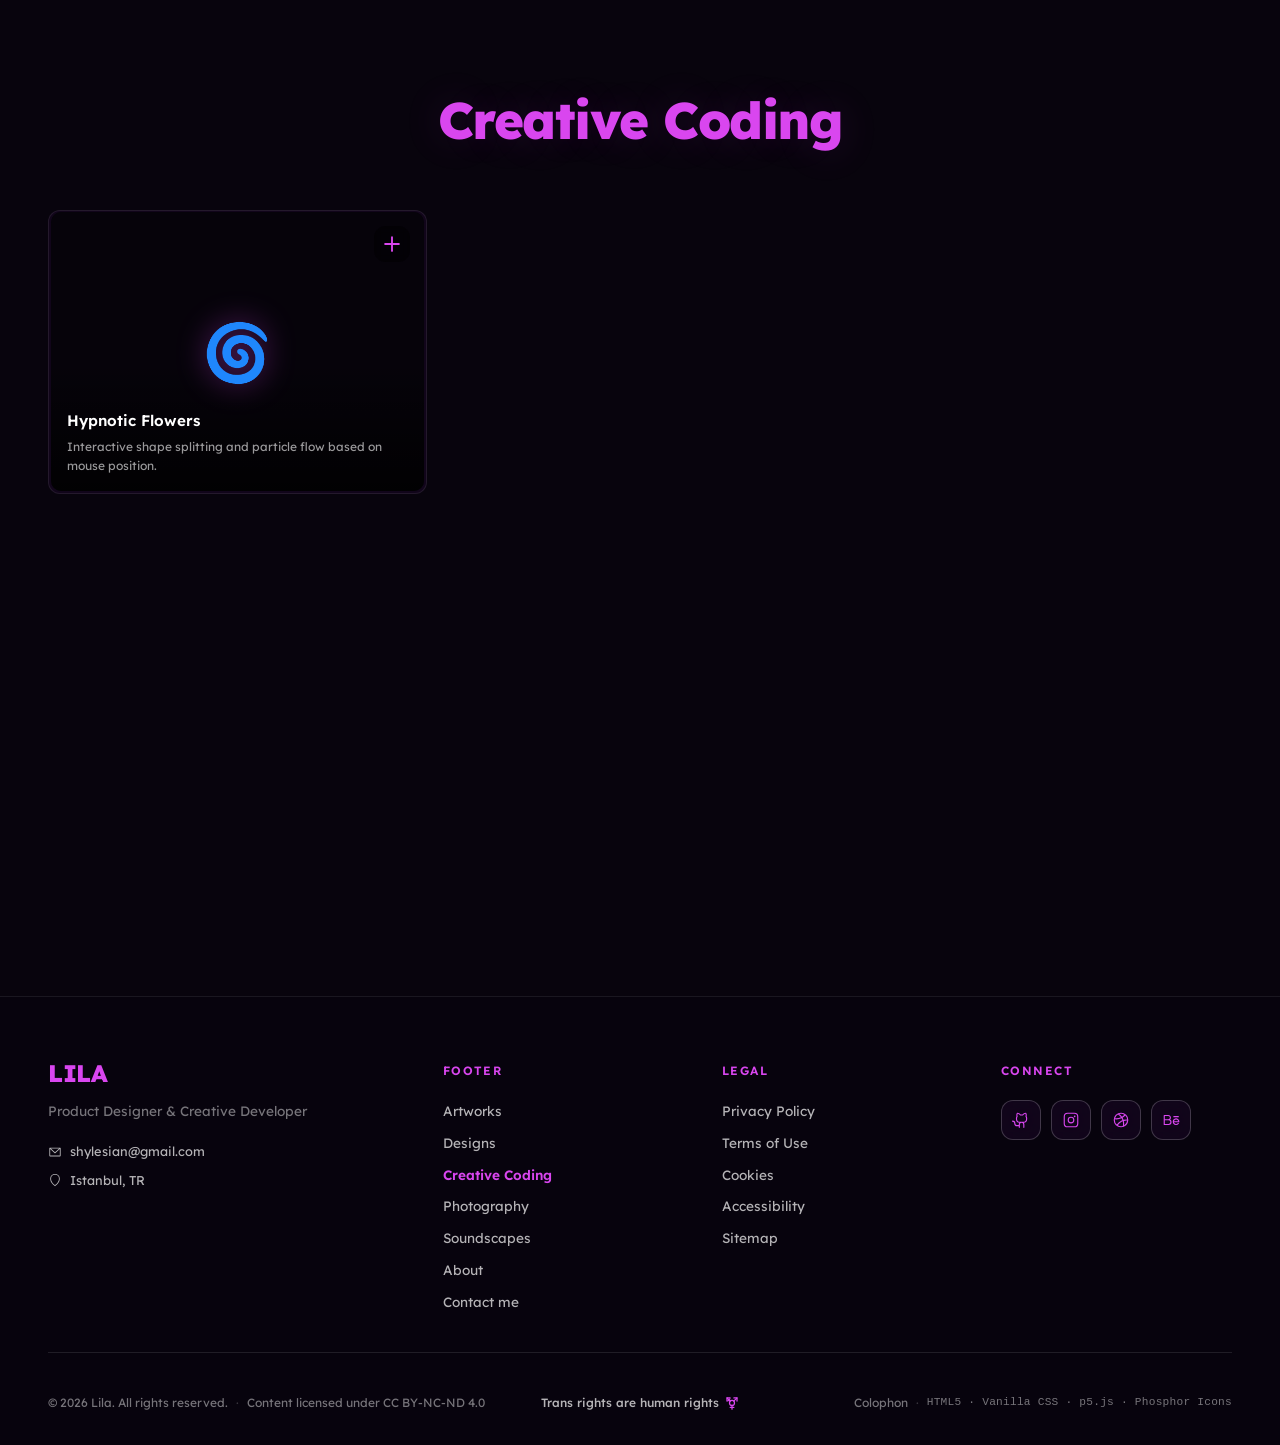
==== commit 7f553a6d: "feat: Remove fixed top navigation bar and adjust page spacing" ====
--- a/index.html
+++ b/index.html
@@ -19,57 +19,7 @@
 
 <body>
 
-  <!-- Translucent Floating Navbar -->
-  <nav class="navbar" aria-label="Main navigation">
-    <div class="nav-container">
-      <div class="nav-border" aria-hidden="true"></div>
-      <div class="nav-inner">
-        <!-- Logo -->
-        <a href="/" class="nav-logo" aria-label="Go to home page" id="navHomeLink">
-          <svg xmlns="http://www.w3.org/2000/svg" viewBox="0 0 256 256" width="22" height="22" fill="currentColor">
-            <g><path d="M219.31,108.68l-80-80a16,16,0,0,0-22.62,0l-80,80A15.87,15.87,0,0,0,32,120v96a8,8,0,0,0,8,8h64a8,8,0,0,0,8-8V160h32v56a8,8,0,0,0,8,8h64a8,8,0,0,0,8-8V120A15.87,15.87,0,0,0,219.31,108.68ZM208,208H160V152a8,8,0,0,0-8-8H104a8,8,0,0,0-8,8v56H48V120l80-80,80,80Z"></path></g>
-          </svg>
-        </a>
-        
-        <!-- Navigation Links -->
-        <div class="nav-links" role="list">
-          <a href="/artworks" class="nav-link" role="listitem" aria-label="Artworks page" id="navArtworks">
-            <svg xmlns="http://www.w3.org/2000/svg" viewBox="0 0 256 256" width="16" height="16" fill="currentColor">
-              <g><path d="M232,32a8,8,0,0,0-8-8c-44.08,0-89.31,49.71-114.43,82.63A60,60,0,0,0,32,164c0,30.88-19.54,44.73-20.47,45.37A8,8,0,0,0,16,224H92a60,60,0,0,0,57.37-77.57C182.3,121.31,232,76.08,232,32ZM92,208H34.63C41.38,198.41,48,183.92,48,164a44,44,0,1,1,44,44Zm32.42-94.45q5.14-6.66,10.09-12.55A76.23,76.23,0,0,1,155,121.49q-5.9,4.94-12.55,10.09A60.54,60.54,0,0,0,124.42,113.55Zm42.7-2.68a92.57,92.57,0,0,0-22-22c31.78-34.53,55.75-45,69.9-47.91C212.17,55.12,201.65,79.09,167.12,110.87Z"></path></g>
-            </svg>
-            <span>Artworks</span>
-          </a>
-          <a href="/designs" class="nav-link" role="listitem" aria-label="Designs page" id="navDesigns">
-            <svg xmlns="http://www.w3.org/2000/svg" viewBox="0 0 256 256" width="16" height="16" fill="currentColor">
-              <g><path d="M200.77,53.89A103.27,103.27,0,0,0,128,24h-1.07A104,104,0,0,0,24,128c0,43,26.58,79.06,69.36,94.17A32,32,0,0,0,136,192a16,16,0,0,1,16-16h46.21a31.81,31.81,0,0,0,31.2-24.88,104.43,104.43,0,0,0,2.59-24A103.28,103.28,0,0,0,200.77,53.89Zm13,93.71A15.89,15.89,0,0,1,198.21,160H152a32,32,0,0,0-32,32,16,16,0,0,1-21.31,15.07C62.49,194.3,40,164,40,128a88,88,0,0,1,87.09-88h.9a88.35,88.35,0,0,1,88,87.25A88.86,88.86,0,0,1,213.81,147.6ZM140,76a12,12,0,1,1-12-12A12,12,0,0,1,140,76ZM96,100A12,12,0,1,1,84,88,12,12,0,0,1,96,100Zm0,56a12,12,0,1,1-12-12A12,12,0,0,1,96,156Zm88-56a12,12,0,1,1-12-12A12,12,0,0,1,184,100Z"></path></g>
-            </svg>
-            <span>Designs</span>
-          </a>
-          <a href="/creative-coding" class="nav-link active" role="listitem" aria-label="Creative Coding page" id="navCreative">
-            <svg xmlns="http://www.w3.org/2000/svg" viewBox="0 0 256 256" width="16" height="16" fill="currentColor">
-              <g><path d="M216,40H40A16,16,0,0,0,24,56V200a16,16,0,0,0,16,16H216a16,16,0,0,0,16-16V56A16,16,0,0,0,216,40ZM92.8,145.6a8,8,0,1,1-9.6,12.8l-32-24a8,8,0,0,1,0-12.8l32-24a8,8,0,0,1,9.6,12.8L69.33,128Zm58.89-71.4-32,112a8,8,0,1,1-15.38-4.4l32-112a8,8,0,0,1,15.38,4.4Zm53.11,60.2-32,24a8,8,0,0,1-9.6-12.8L186.67,128,163.2,110.4a8,8,0,1,1,9.6-12.8l32,24a8,8,0,0,1,0,12.8Z"></path></g>
-            </svg>
-            <span>Creative Coding</span>
-          </a>
-          <a href="/photography" class="nav-link" role="listitem" aria-label="Photography page" id="navPhotography">
-            <svg xmlns="http://www.w3.org/2000/svg" viewBox="0 0 256 256" width="16" height="16" fill="currentColor">
-              <g><path d="M208,56H180.28L166.65,35.56A8,8,0,0,0,160,32H96a8,8,0,0,0-6.65,3.56L75.71,56H48A24,24,0,0,0,24,80V192a24,24,0,0,0,24,24H208a24,24,0,0,0,24-24V80A24,24,0,0,0,208,56Zm8,136a8,8,0,0,1-8,8H48a8,8,0,0,1-8-8V80a8,8,0,0,1,8-8H80a8,8,0,0,0,6.66-3.56L100.28,48h55.43l13.63,20.44A8,8,0,0,0,176,72h32a8,8,0,0,1,8,8ZM128,88a44,44,0,1,0,44,44A44.05,44.05,0,0,0,128,88Zm0,72a28,28,0,1,1,28-28A28,28,0,0,1,128,160Z"></path></g>
-            </svg>
-            <span>Photography</span>
-          </a>
-          <a href="/soundscapes" class="nav-link" role="listitem" aria-label="Soundscapes page" id="navSoundscapes">
-            <svg xmlns="http://www.w3.org/2000/svg" viewBox="0 0 256 256" width="16" height="16" fill="currentColor">
-              <g><path d="M201.89,54.66A103.43,103.43,0,0,0,128.79,24H128A104,104,0,0,0,24,128v56a24,24,0,0,0,24,24H64a24,24,0,0,0,24-24V144a24,24,0,0,0-24-24H40.36A88,88,0,0,1,128,40h.67a87.71,87.71,0,0,1,87,80H192a24,24,0,0,0-24,24v40a24,24,0,0,0,24,24h16a24,24,0,0,0,24-24V128A103.41,103.41,0,0,0,201.89,54.66ZM64,136a8,8,0,0,1,8,8v40a8,8,0,0,1-8,8H48a8,8,0,0,1-8-8V136Zm152,48a8,8,0,0,1-8,8H192a8,8,0,0,1-8-8V144a8,8,0,0,1,8-8h24Z"></path></g>
-            </svg>
-            <span>Soundscapes</span>
-          </a>
-        </div>
-        
-        <!-- Empty globe visual context spacer -->
-        <div style="width: 40px; height: 40px; display: flex; justify-content: center; align-items: center; opacity: 0.5;">🌐</div>
-      </div>
-    </div>
-  </nav>
+
 
   <!-- Page Main Section -->
   <main class="page-section" id="main-content">
--- a/styles.css
+++ b/styles.css
@@ -211,7 +211,7 @@
   width: 100%;
   min-height: 100vh;
   background: var(--bg-page);
-  padding: 140px 48px 80px;
+  padding: 80px 48px;
   display: flex;
   justify-content: center;
 }
@@ -737,7 +737,7 @@
     display: none;
   }
   .page-section {
-    padding: 120px 24px 60px;
+    padding: 60px 24px;
   }
   .modal-canvas-wrap {
     aspect-ratio: 4/3;
@@ -762,7 +762,7 @@
 
 @media (max-width: 480px) {
   .page-section {
-    padding: 100px 16px 120px;
+    padding: 48px 16px 80px;
   }
   .code-grid {
     grid-template-columns: 1fr;
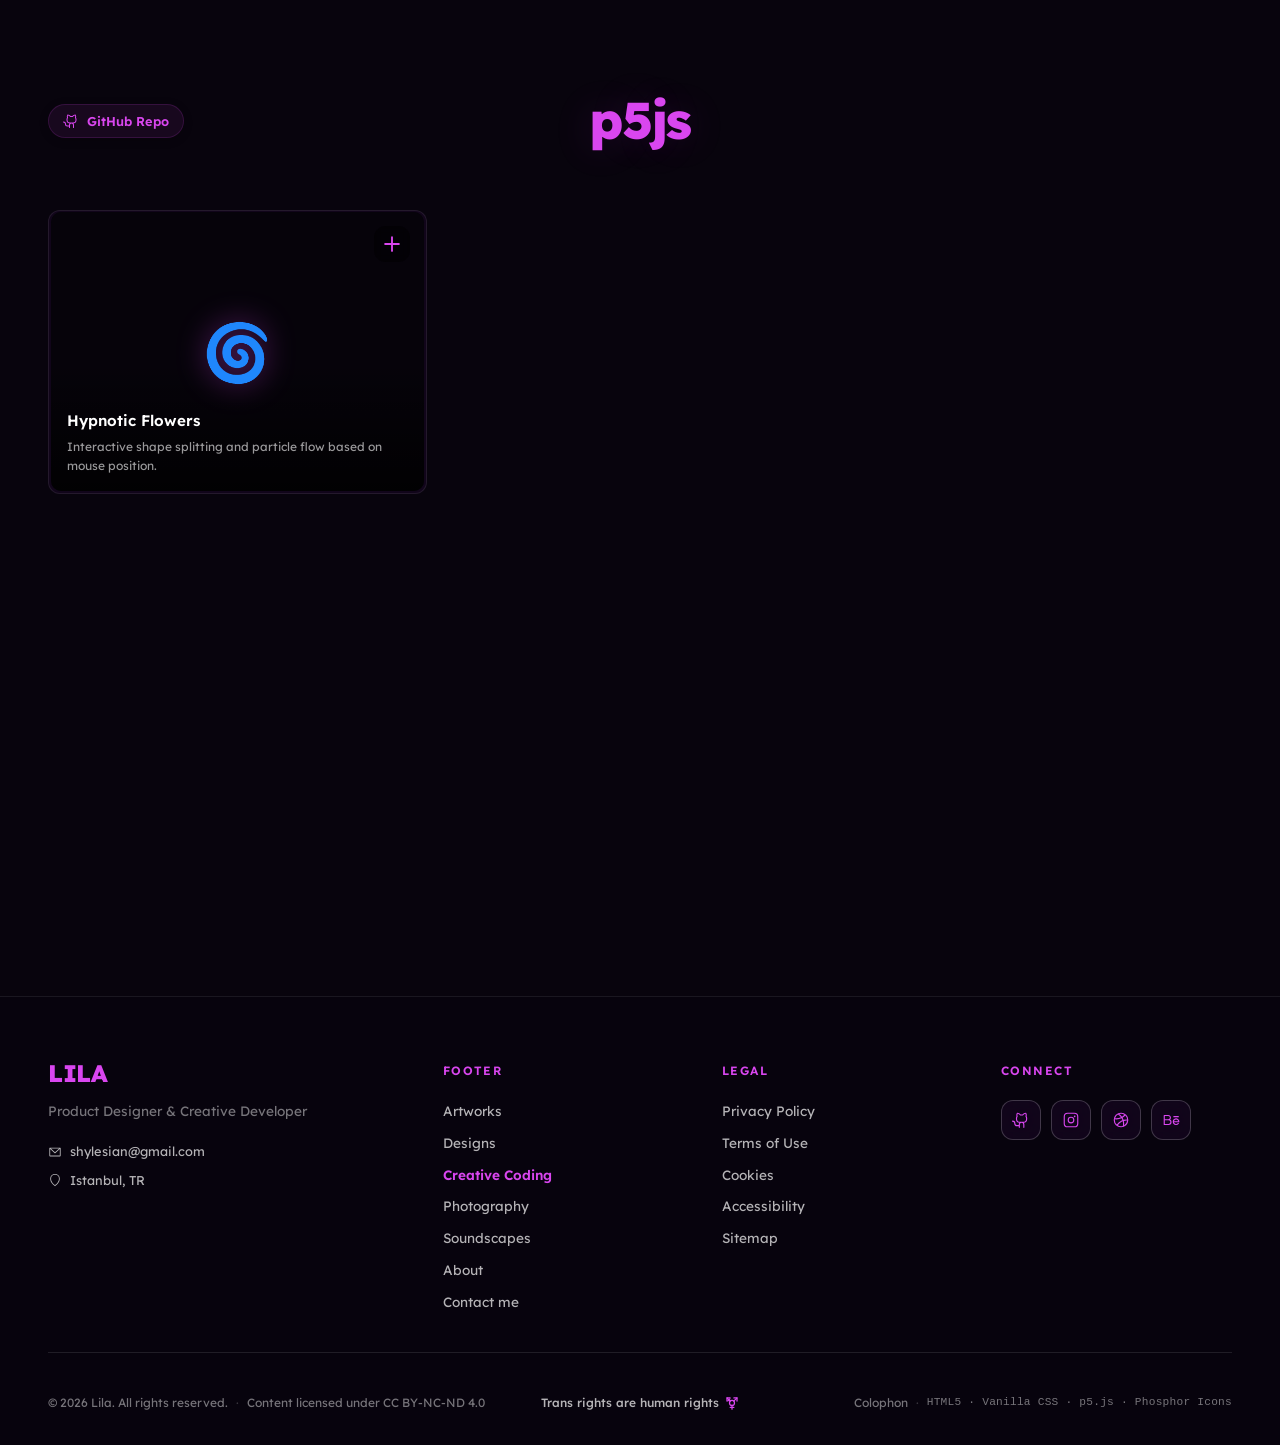
==== commit 895e54f4: "feat: Rename header to p5js and add glassmorphic GitHub repo pill to the left" ====
--- a/index.html
+++ b/index.html
@@ -6,11 +6,11 @@
   <meta name="viewport" content="width=device-width, initial-scale=1.0">
   
   <!-- SEO & Social Meta Tags -->
-  <title>Creative Coding — Lila</title>
+  <title>p5js — Lila</title>
   <meta name="description" content="Generative art and creative coding experiments — where code becomes canvas and algorithms create beauty.">
   <meta property="og:type" content="website">
   <meta property="og:site_name" content="Lila Portfolio">
-  <meta property="og:title" content="Creative Coding — Lila">
+  <meta property="og:title" content="p5js — Lila">
   <meta property="og:description" content="Generative art and creative coding experiments — where code becomes canvas and algorithms create beauty.">
   
   <!-- Core Design CSS System -->
@@ -24,8 +24,19 @@
   <!-- Page Main Section -->
   <main class="page-section" id="main-content">
     <div class="page-inner">
-      <!-- Page Title -->
-      <h1 class="page-title">Creative Coding</h1>
+      <!-- Page Header with Pill Link and Title -->
+      <div class="header-container">
+        <div class="repo-pill-wrap">
+          <a href="https://github.com/slyim/p5js-sketchbook" target="_blank" rel="noopener noreferrer" class="repo-pill" aria-label="View repository on GitHub">
+            <svg xmlns="http://www.w3.org/2000/svg" viewBox="0 0 256 256" width="16" height="16" fill="currentColor">
+              <g><path d="M208.3,75.68A59.74,59.74,0,0,0,202.93,28,8,8,0,0,0,196,24a59.75,59.75,0,0,0-48,24H124A59.75,59.75,0,0,0,76,24a8,8,0,0,0-6.93,4,59.78,59.78,0,0,0-5.38,47.68A58.14,58.14,0,0,0,56,104v8a56.06,56.06,0,0,0,48.44,55.47A39.8,39.8,0,0,0,96,192v8H72a24,24,0,0,1-24-24A40,40,0,0,0,8,136a8,8,0,0,0,0,16,24,24,0,0,1,24,24,40,40,0,0,0,40,40H96v16a8,8,0,0,0,16,0V192a24,24,0,0,1,48,0v40a8,8,0,0,0,16,0V192a39.8,39.8,0,0,0-8.44-24.53A56.06,56.06,0,0,0,216,112v-8A58,58,0,0,0,208.3,75.68ZM200,112a40,40,0,0,1-40,40H112a40,40,0,0,1-40-40v-8a41.74,41.74,0,0,1,6.9-22.48A8,8,0,0,0,80,73.83a43.81,43.81,0,0,1,.79-33.58,43.88,43.88,0,0,1,32.32,20.06A8,8,0,0,0,119.82,64h32.35a8,8,0,0,0,6.74-3.69,43.87,43.87,0,0,1,32.32-20.06A43.87,43.87,0,0,1,192,73.83a8.09,8.09,0,0,0,1,7.65A41.76,41.76,0,0,1,200,104Z"></path></g>
+            </svg>
+            <span>GitHub Repo</span>
+          </a>
+        </div>
+        <h1 class="page-title">p5js</h1>
+        <div class="header-spacer"></div>
+      </div>
 
       <!-- Code Showcase Grid (Exclusively my sketches, no coming soon placeholders) -->
       <div class="code-grid" id="creativeGrid">
--- a/styles.css
+++ b/styles.css
@@ -109,6 +109,7 @@
   border-radius: 16px;
   padding: 1.5px;
   -webkit-mask: linear-gradient(#fff 0 0) content-box, linear-gradient(#fff 0 0);
+  mask: linear-gradient(#fff 0 0) content-box, linear-gradient(#fff 0 0);
   -webkit-mask-composite: xor;
   mask-composite: exclude;
   pointer-events: none;
@@ -224,6 +225,55 @@
   gap: 48px;
 }
 
+/* --- Header Layout --- */
+.header-container {
+  display: grid;
+  grid-template-columns: 1fr auto 1fr;
+  align-items: center;
+  width: 100%;
+}
+
+.repo-pill-wrap {
+  display: flex;
+  justify-content: flex-start;
+}
+
+.repo-pill {
+  display: inline-flex;
+  align-items: center;
+  gap: 8px;
+  color: var(--accent-color);
+  text-decoration: none;
+  font-family: var(--font-sans);
+  font-size: 0.8rem;
+  font-weight: 600;
+  padding: 6px 14px;
+  background: rgba(var(--accent-rgb), 0.08);
+  border: 1px solid rgba(var(--accent-rgb), 0.15);
+  border-radius: 50px;
+  transition: all 0.3s cubic-bezier(0.34, 1.56, 0.64, 1);
+  box-shadow: 0 2px 10px rgba(0, 0, 0, 0.2);
+}
+
+.repo-pill:hover {
+  background: rgba(var(--accent-rgb), 0.15);
+  border-color: var(--accent-color);
+  box-shadow: var(--shadow-accent);
+  transform: translateY(-2px) scale(1.03);
+}
+
+.repo-pill svg {
+  transition: transform 0.3s ease;
+}
+
+.repo-pill:hover svg {
+  transform: rotate(-10deg) scale(1.1);
+}
+
+.header-spacer {
+  width: 100%;
+}
+
 .page-title {
   font-family: var(--font-sans);
   font-size: clamp(2.2rem, 5vw, 3.2rem);
@@ -739,6 +789,16 @@
   .page-section {
     padding: 60px 24px;
   }
+  .header-container {
+    display: flex;
+    flex-direction: column;
+    align-items: center;
+    gap: 16px;
+    margin-bottom: 0.5rem;
+  }
+  .repo-pill-wrap {
+    justify-content: center;
+  }
   .modal-canvas-wrap {
     aspect-ratio: 4/3;
   }
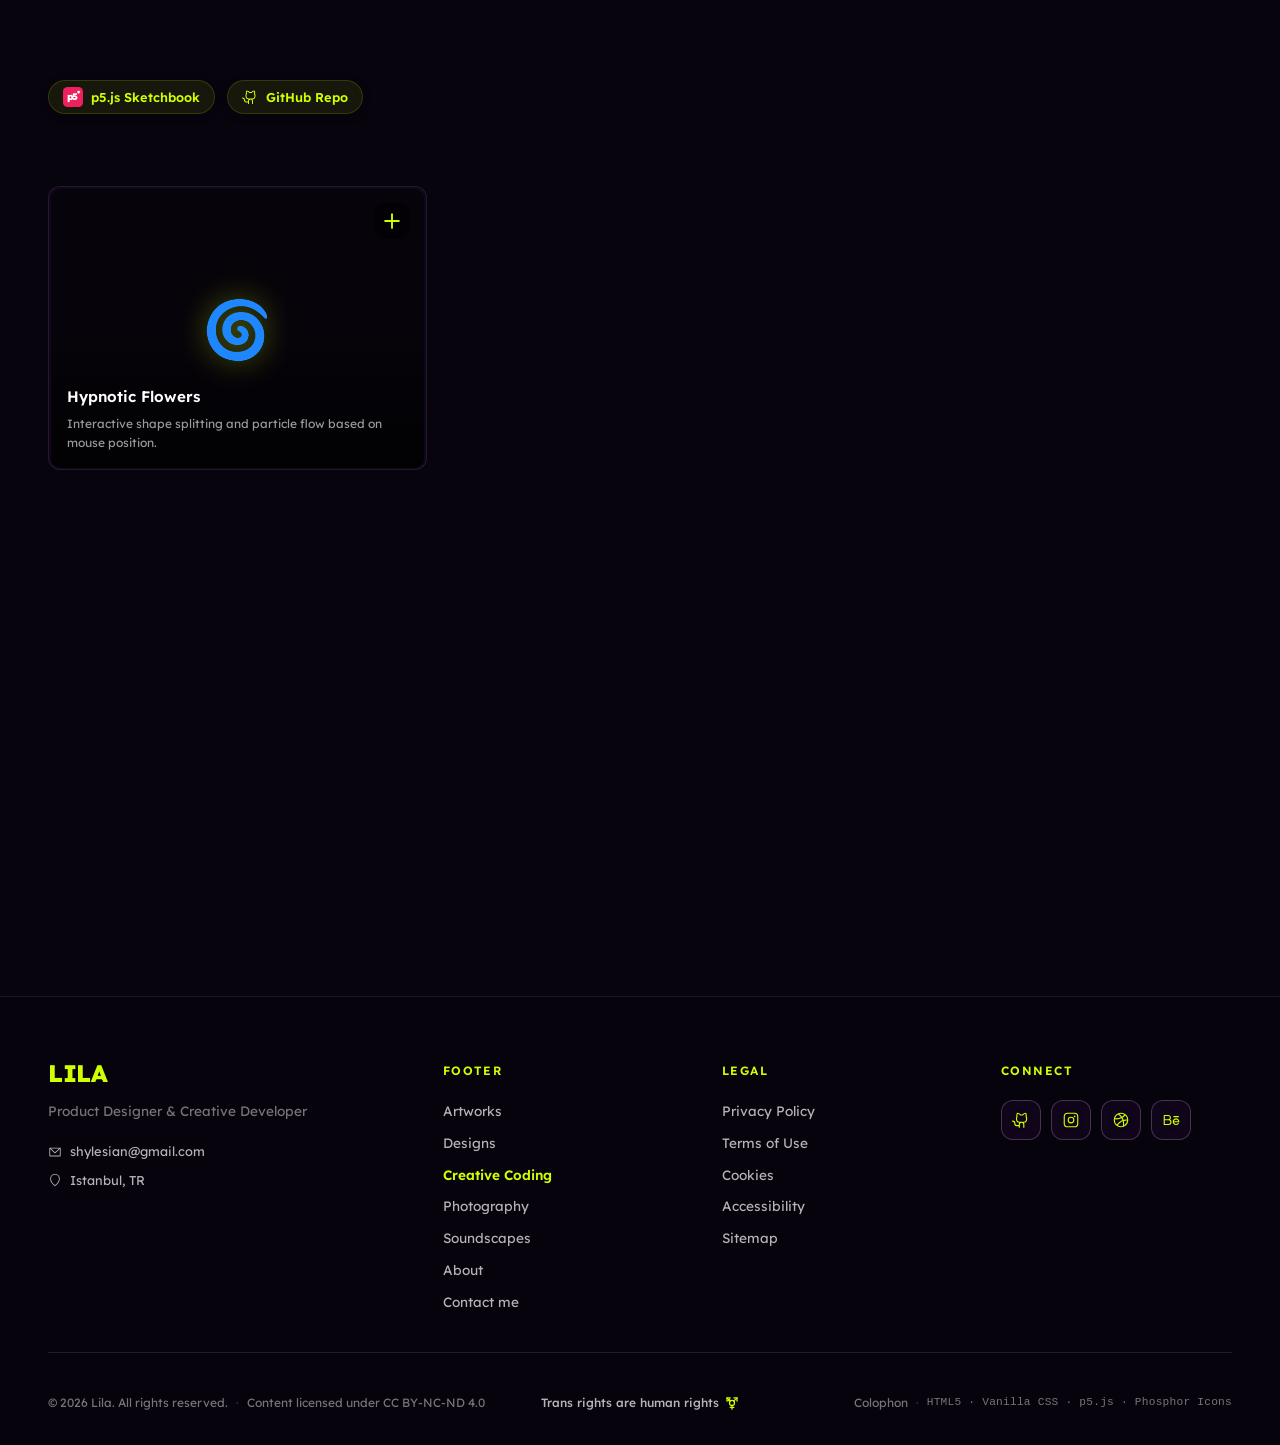
==== commit 1c12b083: "design: add p5.js logo brand pill and update accent colors to match zelva.design" ====
--- a/index.html
+++ b/index.html
@@ -24,9 +24,20 @@
   <!-- Page Main Section -->
   <main class="page-section" id="main-content">
     <div class="page-inner">
-      <!-- Page Header with Pill Link and Title -->
+      <!-- Page Header with Brand Pill and Repo Pill -->
       <div class="header-container">
-        <div class="repo-pill-wrap">
+        <div class="header-pills">
+          <!-- p5.js Brand Pill -->
+          <a href="#" class="brand-pill" aria-label="p5.js Sketchbook Home">
+            <svg class="p5js-logo" viewBox="0 0 200 200" width="20" height="20" xmlns="http://www.w3.org/2000/svg">
+              <rect width="200" height="200" rx="46" fill="#ed225d" />
+              <text x="35" y="130" font-family="'Lexend', 'Inter', sans-serif" font-size="95" font-weight="900" fill="#ffffff" letter-spacing="-6">p5</text>
+              <text x="135" y="85" font-family="'Lexend', 'Inter', sans-serif" font-size="70" font-weight="900" fill="#ffffff">*</text>
+            </svg>
+            <span>p5.js Sketchbook</span>
+          </a>
+
+          <!-- GitHub Repo Pill -->
           <a href="https://github.com/slyim/p5js-sketchbook" target="_blank" rel="noopener noreferrer" class="repo-pill" aria-label="View repository on GitHub">
             <svg xmlns="http://www.w3.org/2000/svg" viewBox="0 0 256 256" width="16" height="16" fill="currentColor">
               <g><path d="M208.3,75.68A59.74,59.74,0,0,0,202.93,28,8,8,0,0,0,196,24a59.75,59.75,0,0,0-48,24H124A59.75,59.75,0,0,0,76,24a8,8,0,0,0-6.93,4,59.78,59.78,0,0,0-5.38,47.68A58.14,58.14,0,0,0,56,104v8a56.06,56.06,0,0,0,48.44,55.47A39.8,39.8,0,0,0,96,192v8H72a24,24,0,0,1-24-24A40,40,0,0,0,8,136a8,8,0,0,0,0,16,24,24,0,0,1,24,24,40,40,0,0,0,40,40H96v16a8,8,0,0,0,16,0V192a24,24,0,0,1,48,0v40a8,8,0,0,0,16,0V192a39.8,39.8,0,0,0-8.44-24.53A56.06,56.06,0,0,0,216,112v-8A58,58,0,0,0,208.3,75.68ZM200,112a40,40,0,0,1-40,40H112a40,40,0,0,1-40-40v-8a41.74,41.74,0,0,1,6.9-22.48A8,8,0,0,0,80,73.83a43.81,43.81,0,0,1,.79-33.58,43.88,43.88,0,0,1,32.32,20.06A8,8,0,0,0,119.82,64h32.35a8,8,0,0,0,6.74-3.69,43.87,43.87,0,0,1,32.32-20.06A43.87,43.87,0,0,1,192,73.83a8.09,8.09,0,0,0,1,7.65A41.76,41.76,0,0,1,200,104Z"></path></g>
@@ -34,8 +45,6 @@
             <span>GitHub Repo</span>
           </a>
         </div>
-        <h1 class="page-title">p5js</h1>
-        <div class="header-spacer"></div>
       </div>
 
       <!-- Code Showcase Grid (Exclusively my sketches, no coming soon placeholders) -->
--- a/styles.css
+++ b/styles.css
@@ -20,15 +20,15 @@
   --text-secondary: rgba(255, 255, 255, 0.7);
   --text-muted: rgba(255, 255, 255, 0.45);
 
-  --accent-color: #d946ef; /* Bright glowing magenta-purple */
-  --accent-rgb: 217, 70, 239;
+  --accent-color: #D0FF00; /* Vibrant lime green from zelva.design */
+  --accent-rgb: 208, 255, 0;
   --border-rgb: 255, 255, 255;
   --bg-section-rgb: 8, 4, 13;
   --text-rgb: 255, 255, 255;
 
   /* Shadows */
   --shadow-purple: 0 4px 36.5px rgba(26, 8, 39, 0.25);
-  --shadow-accent: 0 0 16px rgba(217, 70, 239, 0.2);
+  --shadow-accent: 0 0 16px rgba(208, 255, 0, 0.2);
 }
 
 /* --- Base Reset & Setup --- */
@@ -106,7 +106,6 @@
 .nav-border, .card-border {
   position: absolute;
   inset: 0;
-  border-radius: 16px;
   padding: 1.5px;
   -webkit-mask: linear-gradient(#fff 0 0) content-box, linear-gradient(#fff 0 0);
   mask: linear-gradient(#fff 0 0) content-box, linear-gradient(#fff 0 0);
@@ -115,6 +114,14 @@
   pointer-events: none;
   z-index: 0;
   overflow: hidden;
+}
+
+.nav-border {
+  border-radius: 16px;
+}
+
+.card-border {
+  border-radius: 12px;
 }
 
 .nav-border::before, .card-border::before {
@@ -227,18 +234,21 @@
 
 /* --- Header Layout --- */
 .header-container {
-  display: grid;
-  grid-template-columns: 1fr auto 1fr;
-  align-items: center;
-  width: 100%;
-}
-
-.repo-pill-wrap {
   display: flex;
   justify-content: flex-start;
-}
-
-.repo-pill {
+  align-items: center;
+  width: 100%;
+  margin-bottom: 24px;
+}
+
+.header-pills {
+  display: flex;
+  align-items: center;
+  gap: 12px;
+  flex-wrap: wrap;
+}
+
+.brand-pill, .repo-pill {
   display: inline-flex;
   align-items: center;
   gap: 8px;
@@ -255,34 +265,23 @@
   box-shadow: 0 2px 10px rgba(0, 0, 0, 0.2);
 }
 
-.repo-pill:hover {
+.brand-pill:hover, .repo-pill:hover {
   background: rgba(var(--accent-rgb), 0.15);
   border-color: var(--accent-color);
   box-shadow: var(--shadow-accent);
   transform: translateY(-2px) scale(1.03);
 }
 
-.repo-pill svg {
+.brand-pill svg, .repo-pill svg {
   transition: transform 0.3s ease;
+}
+
+.brand-pill:hover svg {
+  transform: scale(1.1);
 }
 
 .repo-pill:hover svg {
   transform: rotate(-10deg) scale(1.1);
-}
-
-.header-spacer {
-  width: 100%;
-}
-
-.page-title {
-  font-family: var(--font-sans);
-  font-size: clamp(2.2rem, 5vw, 3.2rem);
-  font-weight: 800;
-  color: var(--accent-color);
-  margin: 0;
-  text-align: center;
-  letter-spacing: -0.03em;
-  text-shadow: 0 0 40px rgba(var(--accent-rgb), 0.15);
 }
 
 /* --- Creative Coding Grid --- */
@@ -362,9 +361,10 @@
   width: 120%;
   height: 120%;
   background: 
-    radial-gradient(circle at center, rgba(217, 70, 239, 0.15) 0%, transparent 60%),
-    repeating-concentric-circle-gradient(circle, transparent, transparent 12px, rgba(217, 70, 239, 0.05) 12px, rgba(217, 70, 239, 0.05) 14px);
+    radial-gradient(circle at center, rgba(208, 255, 0, 0.15) 0%, transparent 60%),
+    repeating-concentric-circle-gradient(circle, transparent, transparent 12px, rgba(208, 255, 0, 0.05) 12px, rgba(208, 255, 0, 0.05) 14px);
   animation: spinner 45s linear infinite;
+  transition: opacity 0.5s ease;
 }
 
 @keyframes spinner {
@@ -374,13 +374,37 @@
 .sketch-icon-overlay {
   font-size: 3.5rem;
   z-index: 2;
-  filter: drop-shadow(0 0 15px rgba(217, 70, 239, 0.4));
+  filter: drop-shadow(0 0 15px rgba(208, 255, 0, 0.4));
   animation: float 5s ease-in-out infinite;
+  transition: opacity 0.5s ease, transform 0.5s ease;
 }
 
 @keyframes float {
   0%, 100% { transform: translateY(0); }
   50% { transform: translateY(-6px); }
+}
+
+/* Card Hover Preview Iframe Styles */
+.card-iframe-preview {
+  position: absolute;
+  inset: 0;
+  width: 100%;
+  height: 100%;
+  border: none;
+  pointer-events: none;
+  opacity: 0;
+  transition: opacity 0.6s cubic-bezier(0.16, 1, 0.3, 1);
+  z-index: 1;
+}
+
+.card-iframe-preview.loaded {
+  opacity: 1;
+}
+
+/* Active Preview State */
+.code-card.preview-active .visual-bg-flowers,
+.code-card.preview-active .sketch-icon-overlay {
+  opacity: 0;
 }
 
 /* Code Info Area overlay */
